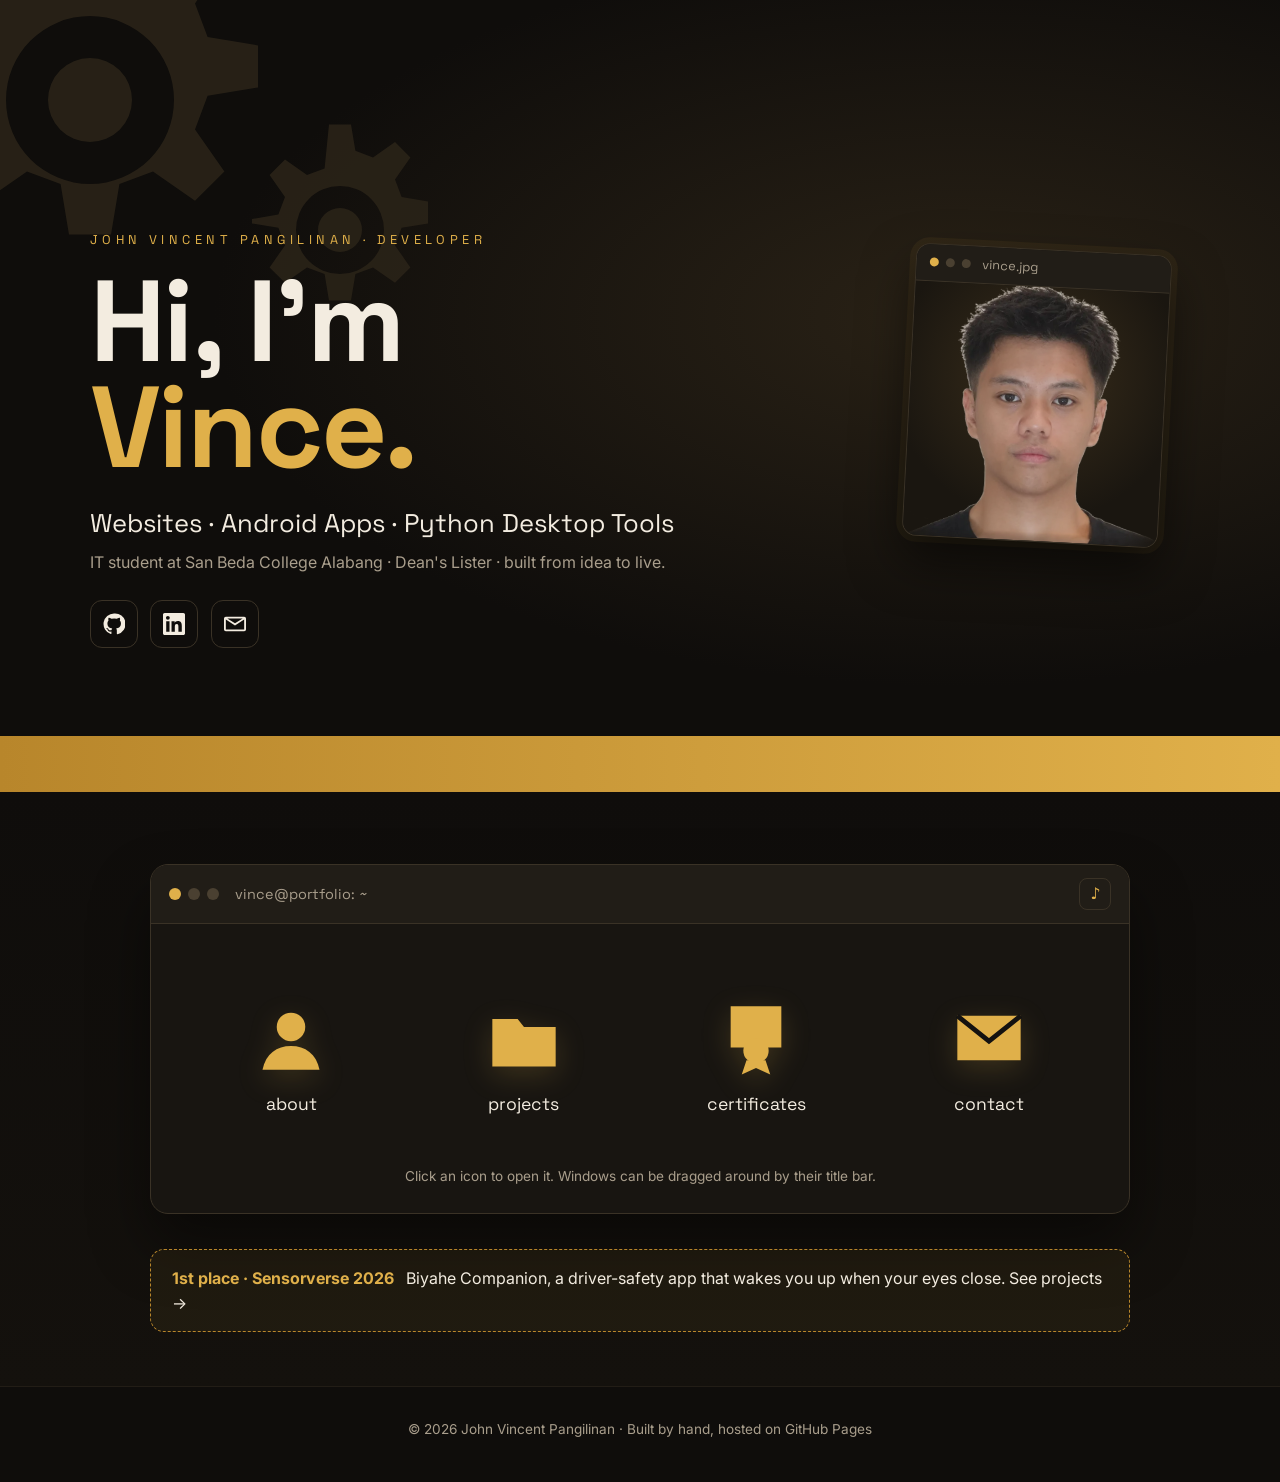
==== index.html @ 163d078a "Link preview image for LinkedIn and other sites" ====
<!DOCTYPE html>
<html lang="en">
<head>
<meta charset="utf-8">
<meta name="viewport" content="width=device-width, initial-scale=1">
<title>John Vincent Pangilinan · Developer</title>
<meta name="description" content="John Vincent Pangilinan: IT student at San Beda College Alabang building websites, Android apps and Python desktop tools. 1st place, Sensorverse 2026.">
<meta property="og:title" content="John Vincent Pangilinan · Developer">
<meta property="og:description" content="Websites, Android apps and Python desktop tools, built from idea to live.">
<meta property="og:type" content="website">
<meta property="og:url" content="https://jvpangilinan.github.io/">
<meta property="og:image" content="https://jvpangilinan.github.io/img/og.jpg">
<meta property="og:image:width" content="1200">
<meta property="og:image:height" content="627">
<meta name="twitter:card" content="summary_large_image">
<link rel="icon" href="data:image/svg+xml,%3Csvg xmlns='http://www.w3.org/2000/svg' viewBox='0 0 64 64'%3E%3Crect width='64' height='64' rx='14' fill='%23141210'/%3E%3Ctext x='32' y='43' font-family='Arial' font-weight='700' font-size='28' text-anchor='middle' fill='%23e0b04a'%3EJV%3C/text%3E%3C/svg%3E">
<link rel="preconnect" href="https://fonts.googleapis.com">
<link rel="preconnect" href="https://fonts.gstatic.com" crossorigin>
<link href="https://fonts.googleapis.com/css2?family=Space+Grotesk:wght@500;700&family=Inter:wght@400;600&display=swap" rel="stylesheet">
<link rel="stylesheet" href="style.css">
</head>
<body>

<!-- ============ HERO ============ -->
<header class="hero">
  <svg class="gear gear-a" viewBox="0 0 100 100" aria-hidden="true"><path d="M50 30a20 20 0 1 0 0 40a20 20 0 1 0 0-40zm0 10a10 10 0 1 1 0 20a10 10 0 1 1 0-20zM45 2h10l2 12 8 3 10-7 7 7-7 10 3 8 12 2v10l-12 2-3 8 7 10-7 7-10-7-8 3-2 12H45l-2-12-8-3-10 7-7-7 7-10-3-8-12-2V45l12-2 3-8-7-10 7-7 10 7 8-3z"/></svg>
  <svg class="gear gear-b" viewBox="0 0 100 100" aria-hidden="true"><path d="M50 30a20 20 0 1 0 0 40a20 20 0 1 0 0-40zm0 10a10 10 0 1 1 0 20a10 10 0 1 1 0-20zM45 2h10l2 12 8 3 10-7 7 7-7 10 3 8 12 2v10l-12 2-3 8 7 10-7 7-10-7-8 3-2 12H45l-2-12-8-3-10 7-7-7 7-10-3-8-12-2V45l12-2 3-8-7-10 7-7 10 7 8-3z"/></svg>

  <div class="hero-text">
    <p class="eyebrow">JOHN VINCENT PANGILINAN · DEVELOPER</p>
    <h1>Hi, I'm<br><span>Vince.</span></h1>
    <p class="roles">Websites · Android Apps · Python Desktop Tools</p>
    <p class="sub">IT student at San Beda College Alabang · Dean's Lister · built from idea to live.</p>
    <div class="socials">
      <a href="https://github.com/jvpangilinan" target="_blank" rel="noopener" aria-label="GitHub">
        <svg viewBox="0 0 24 24"><path d="M12 .5A11.5 11.5 0 0 0 8.4 22.9c.6.1.8-.2.8-.6v-2c-3.2.7-3.9-1.5-3.9-1.5-.5-1.3-1.3-1.7-1.3-1.7-1-.7.1-.7.1-.7 1.2.1 1.8 1.2 1.8 1.2 1 1.8 2.8 1.3 3.5 1 .1-.8.4-1.3.7-1.6-2.6-.3-5.3-1.3-5.3-5.7 0-1.3.5-2.3 1.2-3.1-.1-.3-.5-1.5.1-3.1 0 0 1-.3 3.2 1.2a11 11 0 0 1 5.8 0c2.2-1.5 3.2-1.2 3.2-1.2.6 1.6.2 2.8.1 3.1.8.8 1.2 1.9 1.2 3.1 0 4.4-2.7 5.4-5.3 5.7.4.4.8 1.1.8 2.2v3.3c0 .3.2.7.8.6A11.5 11.5 0 0 0 12 .5z"/></svg>
      </a>
      <a href="https://www.linkedin.com/in/jvpangilinan/" target="_blank" rel="noopener" aria-label="LinkedIn">
        <svg viewBox="0 0 24 24"><path d="M20.4 20.5h-3.6v-5.6c0-1.3 0-3-1.8-3s-2.1 1.4-2.1 2.9v5.7H9.3V9h3.4v1.6h.1c.5-.9 1.6-1.8 3.4-1.8 3.6 0 4.3 2.4 4.3 5.5v6.2zM5.3 7.4a2.1 2.1 0 1 1 0-4.2 2.1 2.1 0 0 1 0 4.2zM7.1 20.5H3.5V9h3.6v11.5zM22.2 0H1.8C.8 0 0 .8 0 1.7v20.6c0 .9.8 1.7 1.8 1.7h20.4c1 0 1.8-.8 1.8-1.7V1.7C24 .8 23.2 0 22.2 0z"/></svg>
      </a>
      <a href="mailto:pangilinanjohnvincent16@gmail.com" aria-label="Email">
        <svg viewBox="0 0 24 24"><path d="M2 4h20a2 2 0 0 1 2 2v12a2 2 0 0 1-2 2H2a2 2 0 0 1-2-2V6a2 2 0 0 1 2-2zm0 3.2V18h20V7.2l-10 6.3L2 7.2zM3.6 6l8.4 5.3L20.4 6H3.6z"/></svg>
      </a>
    </div>
  </div>
  <figure class="photo-win" title="psst… double-click me">
    <div class="photo-bar"><span class="dots"><i></i><i></i><i></i></span><span class="photo-name">vince.jpg</span></div>
    <img src="img/me.png" alt="Portrait of John Vincent Pangilinan">
  </figure>
  <div class="band"></div>
</header>

<!-- ============ DESKTOP ============ -->
<main class="desk">
  <section class="desk-window" aria-label="Menu">
    <div class="titlebar">
      <span class="dots"><i></i><i></i><i></i></span>
      <span class="title">vince@portfolio: ~</span>
      <button class="sound" id="sound-btn" aria-pressed="true" title="Click sounds on/off">♪</button>
    </div>
    <div class="icons">
      <button class="icon" data-open="about">
        <svg viewBox="0 0 48 48"><circle cx="24" cy="17" r="9"/><path d="M6 44c2-10 9-15 18-15s16 5 18 15z"/></svg>
        <span>about</span>
      </button>
      <button class="icon" data-open="projects">
        <svg viewBox="0 0 48 48"><path d="M4 12h16l4 5h20v25H4z"/></svg>
        <span>projects</span>
      </button>
      <button class="icon" data-open="certs">
        <svg viewBox="0 0 48 48"><path d="M8 4h32v26H8z"/><circle cx="24" cy="32" r="8"/><path d="M18 38l-3 9 9-4 9 4-3-9z"/></svg>
        <span>certificates</span>
      </button>
      <button class="icon" data-open="contact">
        <svg viewBox="0 0 48 48"><path d="M4 10h40v28H4z"/><path d="M4 10l20 16 20-16" fill="none" stroke="#141210" stroke-width="3"/></svg>
        <span>contact</span>
      </button>
    </div>
    <p class="hint">Click an icon to open it. Windows can be dragged around by their title bar.</p>
  </section>

  <a class="ribbon" href="#projects" data-open="projects">
    <b>1st place · Sensorverse 2026</b> Biyahe Companion, a driver-safety app that wakes you up when your eyes close. See projects →
  </a>
</main>

<footer class="foot">© 2026 John Vincent Pangilinan · Built by hand, hosted on GitHub Pages</footer>

<!-- ============ WINDOWS ============ -->

<div class="win" id="about" role="dialog" aria-labelledby="about-t" hidden>
  <div class="win-bar"><span id="about-t">about.txt</span><button class="x" aria-label="Close">[x]</button></div>
  <div class="win-body">
    <div class="about-top">
      <img src="img/me.png" alt="" class="avatar">
      <div>
        <h2>John Vincent Pangilinan</h2>
        <p>3rd-year Information Technology student at San Beda College Alabang, specializing in Application Development and System Design. A background in technical drafting from Don Bosco Makati taught me to plan the structure first, then build it properly.</p>
        <p>I build step by step toward a clear vision, and I check in with the people I build for, so what ships is what they actually needed.</p>
      </div>
    </div>

    <h3>Education</h3>
    <ul class="timeline">
      <li><b>San Beda College Alabang</b> · BS Information Technology <span>2024 – 2028</span>
        <em>Dean's Annual Honor Roll two years running: SY 2024–2025 (GPA 1.451) and SY 2025–2026 (GPA 1.495) · Dean's List every semester</em></li>
      <li><b>Don Bosco Technical Institute, Makati</b> · Senior High School, STEM <span>2022 – 2024</span>
        <em>With Honors · Creative Design Technology specialization</em></li>
      <li><b>Ateneo de Manila University</b> · Junior High School</li>
    </ul>

    <h3>Highlights</h3>
    <ul class="bullets">
      <li><b>1st place, Sensorverse 2026</b> with Biyahe Companion</li>
      <li><b>Verified mod creator</b> on Nexus Mods, 10,000+ downloads</li>
      <li>I care about <b>secure back-ends</b> (prepared statements, CSRF protection, role-based access) and <b>accessibility</b> (simple mode, adjustable text, guided walkthroughs)</li>
    </ul>

    <h3>Tools I use</h3>
    <p class="chips"><i>Python</i><i>Flask</i><i>Kotlin</i><i>Jetpack Compose</i><i>Java (Android)</i><i>JavaScript</i><i>HTML / CSS</i><i>PHP</i><i>MySQL</i><i>SQLite</i><i>Firebase</i><i>Git</i></p>
  </div>
</div>

<div class="win wide" id="projects" role="dialog" aria-labelledby="projects-t" hidden>
  <div class="win-bar"><span id="projects-t">projects/</span><button class="x" aria-label="Close">[x]</button></div>
  <div class="win-body">
    <div class="cards">

      <article class="card">
        <img src="img/biyahe.jpg" alt="Biyahe Companion: the phone on a dashboard shows WAKE UP">
        <div class="card-body">
          <p class="badge">1st place · Sensorverse 2026</p>
          <h3>Biyahe Companion</h3>
          <p>An Android driver-safety app. It tells you to slow down when you speed, wakes you up when your eyes close for 1.5 seconds, and texts your contacts your location after a crash. 11 phone sensors, offline-first.</p>
          <p class="chips"><i>Kotlin</i><i>Jetpack Compose</i><i>Room</i><i>Firebase</i><i>CameraX</i></p>
          <p class="links">
            <a href="https://github.com/user-attachments/assets/31376877-0a35-4421-adce-081b10d3e96d" target="_blank" rel="noopener">▶ Demo</a>
            <a href="https://github.com/jvpangilinan/BiyaheCompanion" target="_blank" rel="noopener">GitHub</a>
            <a href="https://drive.google.com/file/d/1kbhr2t2Icuaxw7Q6h6lsMrAGWLTxH84Y/view?usp=drive_link" target="_blank" rel="noopener">APK</a>
          </p>
        </div>
      </article>

      <article class="card">
        <img src="img/ultron.jpg" alt="ULTRON: offline media player with a phone remote">
        <div class="card-body">
          <p class="badge">Python · Web design · App development</p>
          <h3>ULTRON</h3>
          <p>An offline media player for Windows where your phone is the remote. It can even play a movie's sound through your earphones, in sync with the picture on the PC.</p>
          <p class="chips"><i>Python</i><i>Flask</i><i>libmpv</i><i>JavaScript</i><i>Android (Java)</i></p>
          <p class="links"><a href="https://github.com/jvpangilinan/Local-Media-Player" target="_blank" rel="noopener">GitHub</a></p>
        </div>
      </article>

      <article class="card">
        <img src="img/nmart.jpg" alt="NeighborhoodMart home page: Bulk prices, shared by neighbors">
        <div class="card-body">
          <p class="badge">Research capstone</p>
          <h3>NeighborhoodMart</h3>
          <p>Community bulk co-buying. One neighbor drives to S&amp;R or Landers, everyone else adds what they need, pays their exact share upfront and picks up at home. No group-chat math.</p>
          <p class="chips"><i>PHP</i><i>MySQL</i><i>JavaScript</i></p>
          <p class="links"><a href="https://neighborhoodmart.sbca.online/" target="_blank" rel="noopener">Live site</a></p>
        </div>
      </article>

      <article class="card">
        <img src="img/karga.jpg" alt="Karga-Ments login page">
        <div class="card-body">
          <p class="badge">Live web app</p>
          <h3>Karga-Ments</h3>
          <p>Inventory and supplier management for a hardware store: stock, sales, orders and a portal for suppliers.</p>
          <p class="chips"><i>PHP</i><i>MySQL</i><i>Firebase</i></p>
          <p class="links"><a href="https://kargamentph.sbca.online/auth/login.php" target="_blank" rel="noopener">Live site</a></p>
        </div>
      </article>

    </div>
    <p class="more">Also: a <a href="https://www.nexusmods.com/profile/Vincent6950xt/mods" target="_blank" rel="noopener">verified mod creator on Nexus Mods</a> with 10,000+ downloads. More on <a href="https://github.com/jvpangilinan" target="_blank" rel="noopener">GitHub</a>.</p>
  </div>
</div>

<div class="win wide" id="certs" role="dialog" aria-labelledby="certs-t" hidden>
  <div class="win-bar"><span id="certs-t">certificates/ (20)</span><button class="x" aria-label="Close">[x]</button></div>
  <div class="win-body">

    <h3>Academic honors</h3>
    <div class="honors">
      <a href="img/honor-2025-2026.jpg" target="_blank" rel="noopener" class="honor">
        <img src="img/honor-2025-2026.jpg" alt="Certificate of Academic Excellence, San Beda College Alabang, SY 2025–2026">
        <span><b>Certificate of Academic Excellence · SY 2025–2026</b>Dean's Annual Honor Roll (GPA 1.495) · Dean's List, 1st sem (1.565) and 2nd sem (1.424)</span>
      </a>
      <a href="img/honor-2024-2025.jpg" target="_blank" rel="noopener" class="honor">
        <img src="img/honor-2024-2025.jpg" alt="Certificate of Academic Excellence, San Beda College Alabang, SY 2024–2025">
        <span><b>Certificate of Academic Excellence · SY 2024–2025</b>Dean's Annual Honor Roll (GPA 1.451) · Dean's List, 1st sem (1.388) and 2nd sem (1.513)</span>
      </a>
    </div>

    <h3>Industry certifications</h3>
    <ul class="certs">
      <li><b>Cisco Certified Support Technician: IT Support (CCST)</b><span>Cisco · Apr 2026, valid to 2031</span></li>
      <li><b>IT Specialist: Python</b><span>Certiport (Pearson VUE) · May 2026</span></li>
      <li><b>IT Specialist: Software Development</b><span>Certiport (Pearson VUE) · Apr 2026</span></li>
      <li><b>IT Specialist: Databases</b><span>Certiport (Pearson VUE) · Mar 2026</span></li>
      <li><b>Career Essentials in GitHub Professional Certificate</b><span>GitHub · Sep 2026</span></li>
      <li><b>Career Essentials in GitHub Copilot Professional Certificate</b><span>GitHub · Sep 2026</span></li>
    </ul>

    <h3>LinkedIn Learning · 14 courses</h3>
    <div class="course-groups">
      <div><p class="group">Networking</p><ul class="bullets">
        <li>Cisco Networking Foundations: Fundamentals of Cisco Networking</li>
        <li>Cisco Networking Foundations: Switching and Routing</li>
        <li>Cisco Networking Foundations: IP Addressing</li>
        <li>Cisco Networking Foundations: Wireless Networks, Services, Security, and Virtualization</li>
      </ul></div>
      <div><p class="group">GitHub &amp; AI tools</p><ul class="bullets">
        <li>AI Pair Programming with GitHub Copilot</li>
        <li>Practical GitHub Actions</li>
        <li>Practical GitHub Code Search</li>
        <li>Practical GitHub Project Management and Collaboration</li>
      </ul></div>
      <div><p class="group">Cloud &amp; architecture</p><ul class="bullets">
        <li>AWS Certified Cloud Practitioner (CLF-C02) Cert Prep</li>
        <li>Cloud Computing: Understanding Core Concepts</li>
        <li>Cloud Quantum Computing Essentials</li>
        <li>Introduction to IT Architecture</li>
        <li>Introduction to Web APIs</li>
      </ul></div>
      <div><p class="group">Research</p><ul class="bullets">
        <li>Academic Research Foundations: Quantitative</li>
      </ul></div>
    </div>
    <p class="more"><a href="https://www.linkedin.com/in/jvpangilinan/details/certifications/" target="_blank" rel="noopener">Verify credentials on LinkedIn →</a></p>
  </div>
</div>

<div class="win" id="contact" role="dialog" aria-labelledby="contact-t" hidden>
  <div class="win-bar"><span id="contact-t">contact.txt</span><button class="x" aria-label="Close">[x]</button></div>
  <div class="win-body">
    <h2>Let's build something.</h2>
    <p>Open to <b>freelance work</b> (websites for small businesses, apps for phone or PC, automation tools) and <b>remote internships</b> or junior developer roles that fit around my studies.</p>
    <ul class="contact-list">
      <li><span>Email</span><a href="mailto:pangilinanjohnvincent16@gmail.com">pangilinanjohnvincent16@gmail.com</a></li>
      <li><span>LinkedIn</span><a href="https://www.linkedin.com/in/jvpangilinan/" target="_blank" rel="noopener">linkedin.com/in/jvpangilinan</a></li>
      <li><span>GitHub</span><a href="https://github.com/jvpangilinan" target="_blank" rel="noopener">github.com/jvpangilinan</a></li>
      <li><span>Based in</span>Bacoor, Cavite, Philippines</li>
    </ul>
  </div>
</div>

<script src="script.js"></script>
</body>
</html>
---- style.css ----
:root{
  --bg:#0f0d0b; --panel:#181511; --panel-2:#211d17; --line:#3a3226;
  --gold:#e0b04a; --gold-2:#b8862b; --ink:#f3ece0; --muted:#a99e8c;
}
*{margin:0;padding:0;box-sizing:border-box}
html{scroll-behavior:smooth}
body{background:var(--bg);color:var(--ink);font-family:Inter,system-ui,sans-serif;line-height:1.55;overflow-x:hidden}
a{color:var(--gold)}
button{font:inherit;color:inherit;background:none;border:0;cursor:pointer}

/* ---------- hero ---------- */
.hero{position:relative;min-height:min(88vh,860px);display:flex;align-items:flex-end;justify-content:space-between;gap:3rem;
  padding:6vh max(7vw,calc((100vw - 1300px) / 2)) 0;overflow:hidden;
  background:radial-gradient(ellipse at 75% 40%,#2a2216 0,transparent 55%),var(--bg)}
.gear{position:absolute;fill:#2a2318;opacity:.9}
.gear-a{width:420px;left:-120px;top:-110px;animation:spin 60s linear infinite}
.gear-b{width:220px;left:230px;top:120px;animation:spin 40s linear infinite reverse}
@keyframes spin{to{transform:rotate(360deg)}}
.hero-text{position:relative;z-index:2;padding-bottom:16vh;max-width:780px}
.eyebrow{font-family:"Space Grotesk",sans-serif;letter-spacing:.35em;font-size:.8rem;color:var(--gold);margin-bottom:1.2rem}
.hero h1{font-family:"Space Grotesk",sans-serif;font-weight:700;font-size:clamp(56px,9vw,150px);line-height:.92;letter-spacing:-.02em;margin-bottom:1.4rem}
.hero h1 span{color:var(--gold)}
.roles{font-family:"Space Grotesk",sans-serif;font-size:clamp(18px,2vw,28px);margin-bottom:.4rem}
.sub{color:var(--muted);margin-bottom:1.6rem}
.socials{display:flex;gap:.8rem}
.socials a{width:48px;height:48px;border-radius:12px;border:1px solid var(--line);display:grid;place-items:center;transition:.2s}
.socials a:hover{border-color:var(--gold);transform:translateY(-3px)}
.socials svg{width:22px;height:22px;fill:var(--ink)}
.photo-win{position:relative;z-index:2;align-self:center;margin:0 2vw 56px 0;width:clamp(200px,20vw,280px);flex-shrink:0;
  background:var(--panel);border:1px solid var(--line);border-radius:14px;overflow:hidden;
  box-shadow:0 24px 50px rgba(0,0,0,.55),0 0 0 6px rgba(224,176,74,.06);transform:rotate(3deg);transition:transform .3s}
.photo-win:hover{transform:rotate(0) translateY(-4px)}
.photo-bar{display:flex;align-items:center;gap:.7rem;padding:.5rem .8rem;background:var(--panel-2);border-bottom:1px solid var(--line);
  font-family:"Space Grotesk",monospace;font-size:.8rem;color:var(--muted)}
.photo-bar .dots i{width:9px;height:9px}
.photo-win img{display:block;width:100%;aspect-ratio:1;object-fit:cover;object-position:50% 12%;
  background:radial-gradient(circle at 50% 35%,#3a2e1b,#1a1610 70%)}
.band{position:absolute;left:0;right:0;bottom:0;height:56px;background:linear-gradient(90deg,var(--gold-2),var(--gold));z-index:3}

/* ---------- desktop ---------- */
.desk{padding:8vh 6vw 6vh;display:flex;flex-direction:column;align-items:center;gap:2.2rem;
  background:linear-gradient(var(--bg),#14110d)}
.desk-window{width:min(980px,100%);background:var(--panel);border:1px solid var(--line);border-radius:18px;overflow:hidden;box-shadow:0 30px 60px rgba(0,0,0,.45)}
.titlebar{display:flex;align-items:center;gap:1rem;padding:.8rem 1.1rem;background:var(--panel-2);border-bottom:1px solid var(--line)}
.dots{display:flex;gap:.45rem}.dots i{width:12px;height:12px;border-radius:50%;background:#4a4031}.dots i:first-child{background:var(--gold)}
.title{font-family:"Space Grotesk",monospace;color:var(--muted);font-size:.9rem;flex:1}
.sound{width:32px;height:32px;border-radius:8px;border:1px solid var(--line);color:var(--gold)}
.sound[aria-pressed="false"]{color:var(--muted);text-decoration:line-through}
.icons{display:grid;grid-template-columns:repeat(4,1fr);gap:1rem;padding:3.4rem 2rem 1.6rem}
.icon{display:flex;flex-direction:column;align-items:center;gap:.9rem;padding:1.4rem .5rem;border-radius:16px;transition:.2s}
.icon svg{width:76px;height:76px;fill:var(--gold);filter:drop-shadow(0 8px 14px rgba(224,176,74,.18));transition:.2s}
.icon span{font-family:"Space Grotesk",sans-serif;font-size:1.1rem}
.icon:hover,.icon:focus-visible{background:var(--panel-2);outline:none}
.icon:hover svg{transform:translateY(-6px) rotate(-3deg)}
.hint{text-align:center;color:var(--muted);font-size:.85rem;padding:0 1rem 1.6rem}
.ribbon{display:block;width:min(980px,100%);text-decoration:none;color:var(--ink);border:1px dashed var(--gold-2);border-radius:14px;padding:1rem 1.3rem;background:rgba(224,176,74,.06)}
.ribbon b{color:var(--gold);margin-right:.5rem}
.ribbon:hover{background:rgba(224,176,74,.12)}
.foot{text-align:center;color:var(--muted);font-size:.85rem;padding:2rem 1rem 2.6rem;border-top:1px solid #221d16}

/* ---------- windows ---------- */
.win{position:fixed;left:50%;top:50%;width:min(720px,94vw);max-height:84vh;display:flex;flex-direction:column;
  background:var(--panel);border:1px solid var(--line);border-radius:16px;box-shadow:0 30px 80px rgba(0,0,0,.65);
  transform:translate(-50%,-50%);z-index:100}
.win.wide{width:min(1060px,96vw)}
.win[hidden]{display:none}
.win.pop{animation:pop .18s ease-out}
@keyframes pop{from{opacity:0;transform:translate(-50%,-48%) scale(.96)}}
.win-bar{display:flex;align-items:center;justify-content:space-between;padding:.7rem 1rem .7rem 1.2rem;background:linear-gradient(90deg,var(--gold-2),var(--gold));color:#1a140b;
  font-family:"Space Grotesk",monospace;font-weight:700;cursor:grab;border-radius:16px 16px 0 0;user-select:none;touch-action:none}
.win-bar:active{cursor:grabbing}
.x{font-family:"Space Grotesk",monospace;font-weight:700;color:#1a140b;padding:.1rem .4rem;border-radius:6px}
.x:hover{background:rgba(0,0,0,.15)}
.win-body{overflow:auto;padding:1.6rem 1.8rem 1.8rem}
.win-body h2{font-family:"Space Grotesk",sans-serif;font-size:1.6rem;margin-bottom:.6rem}
.win-body h3{font-family:"Space Grotesk",sans-serif;color:var(--gold);font-size:1rem;letter-spacing:.08em;text-transform:uppercase;margin:1.4rem 0 .6rem}
.win-body p{margin-bottom:.7rem;color:#ddd3c3}
.about-top{display:flex;gap:1.3rem;align-items:flex-start}
.avatar{width:110px;height:110px;object-fit:cover;object-position:top;border-radius:50%;background:var(--panel-2);border:2px solid var(--gold);flex-shrink:0}
.timeline{list-style:none;display:flex;flex-direction:column;gap:.8rem}
.timeline li{border-left:3px solid var(--gold);padding-left:.9rem}
.timeline span{float:right;color:var(--muted);font-size:.85rem}
.timeline em{display:block;color:var(--muted);font-style:normal;font-size:.92rem}
.bullets{padding-left:1.1rem;display:flex;flex-direction:column;gap:.35rem;color:#ddd3c3}
.chips{display:flex;flex-wrap:wrap;gap:.4rem}
.chips i{font-style:normal;font-size:.8rem;padding:.2rem .65rem;border:1px solid var(--line);border-radius:20px;color:var(--ink)}
.cards{display:grid;grid-template-columns:repeat(2,1fr);gap:1.2rem}
.card{background:var(--panel-2);border:1px solid var(--line);border-radius:14px;overflow:hidden;display:flex;flex-direction:column}
.card img{width:100%;aspect-ratio:16/9;object-fit:cover;display:block;border-bottom:1px solid var(--line)}
.card-body{padding:1rem 1.1rem 1.2rem;display:flex;flex-direction:column;gap:.15rem;flex:1}
.card-body h3{margin:.1rem 0 .4rem;color:var(--ink);text-transform:none;letter-spacing:0;font-size:1.3rem}
.card-body p{font-size:.93rem}
.badge{font-family:"Space Grotesk",sans-serif;font-size:.75rem!important;letter-spacing:.12em;text-transform:uppercase;color:var(--gold)!important;margin:0!important}
.links{margin-top:auto!important;display:flex;gap:.6rem;flex-wrap:wrap;padding-top:.5rem}
.links a{text-decoration:none;font-weight:600;font-size:.88rem;padding:.4rem .9rem;border-radius:8px;border:1px solid var(--gold-2)}
.links a:first-child{background:var(--gold);color:#1a140b;border-color:var(--gold)}
.links a:hover{filter:brightness(1.1)}
.more{margin-top:1.2rem;color:var(--muted)!important}
.contact-list{list-style:none;margin-top:1rem;display:flex;flex-direction:column;gap:.6rem}
.contact-list li{display:flex;gap:1rem;padding:.7rem .9rem;background:var(--panel-2);border:1px solid var(--line);border-radius:10px;flex-wrap:wrap}
.contact-list span{width:80px;color:var(--gold);font-family:"Space Grotesk",sans-serif}

/* ---------- small screens ---------- */
@media (max-width:820px){
  .hero{flex-direction:column;align-items:flex-start;min-height:auto;padding-top:5vh}
  .hero-text{padding-bottom:1rem}
  .photo-win{align-self:flex-start;width:190px;margin:.5rem 0 5rem .3rem}
  .gear-b{display:none}
  .icons{grid-template-columns:repeat(2,1fr);padding-top:2rem}
  .cards{grid-template-columns:1fr}
  .win,.win.wide{left:0;top:0;width:100vw;max-height:100vh;height:100vh;border-radius:0;transform:none}
  .win.pop{animation:none}
  .win-bar{border-radius:0;cursor:default}
  .about-top{flex-direction:column}
  .timeline span{float:none;display:block}
}
@media (prefers-reduced-motion:reduce){*{animation:none!important;transition:none!important}}

/* ---------- certificates window ---------- */
.honors{display:grid;grid-template-columns:1fr 1fr;gap:1rem}
.honor{display:flex;flex-direction:column;text-decoration:none;color:var(--ink);background:var(--panel-2);border:1px solid var(--line);border-radius:12px;overflow:hidden;transition:.2s}
.honor:hover{border-color:var(--gold)}
.honor img{width:100%;aspect-ratio:4/3;object-fit:cover;display:block}
.honor span{padding:.7rem .9rem;font-size:.85rem;color:var(--muted)}
.honor b{display:block;color:var(--ink);font-size:.92rem;margin-bottom:.2rem}
.certs{list-style:none;display:grid;grid-template-columns:1fr 1fr;gap:.6rem}
.certs li{background:var(--panel-2);border:1px solid var(--line);border-left:3px solid var(--gold);border-radius:8px;padding:.6rem .8rem}
.certs b{display:block;font-size:.92rem}
.certs span{color:var(--muted);font-size:.8rem}
.course-groups{display:grid;grid-template-columns:1fr 1fr;gap:1rem 1.6rem}
.group{font-family:"Space Grotesk",sans-serif;color:var(--ink)!important;font-weight:700;margin-bottom:.3rem!important}
.course-groups .bullets{font-size:.88rem}
@media (max-width:820px){.honors,.certs,.course-groups{grid-template-columns:1fr}}

/* ---------- easter egg ---------- */
.photo-win{cursor:pointer}
.photo-win.irl img{object-fit:contain;object-position:50% 50%;padding:6px}
.photo-win.irl{animation:wobble .5s ease}
@keyframes wobble{0%{transform:rotate(3deg)}25%{transform:rotate(-6deg) scale(1.04)}50%{transform:rotate(5deg)}75%{transform:rotate(-2deg)}100%{transform:rotate(3deg)}}
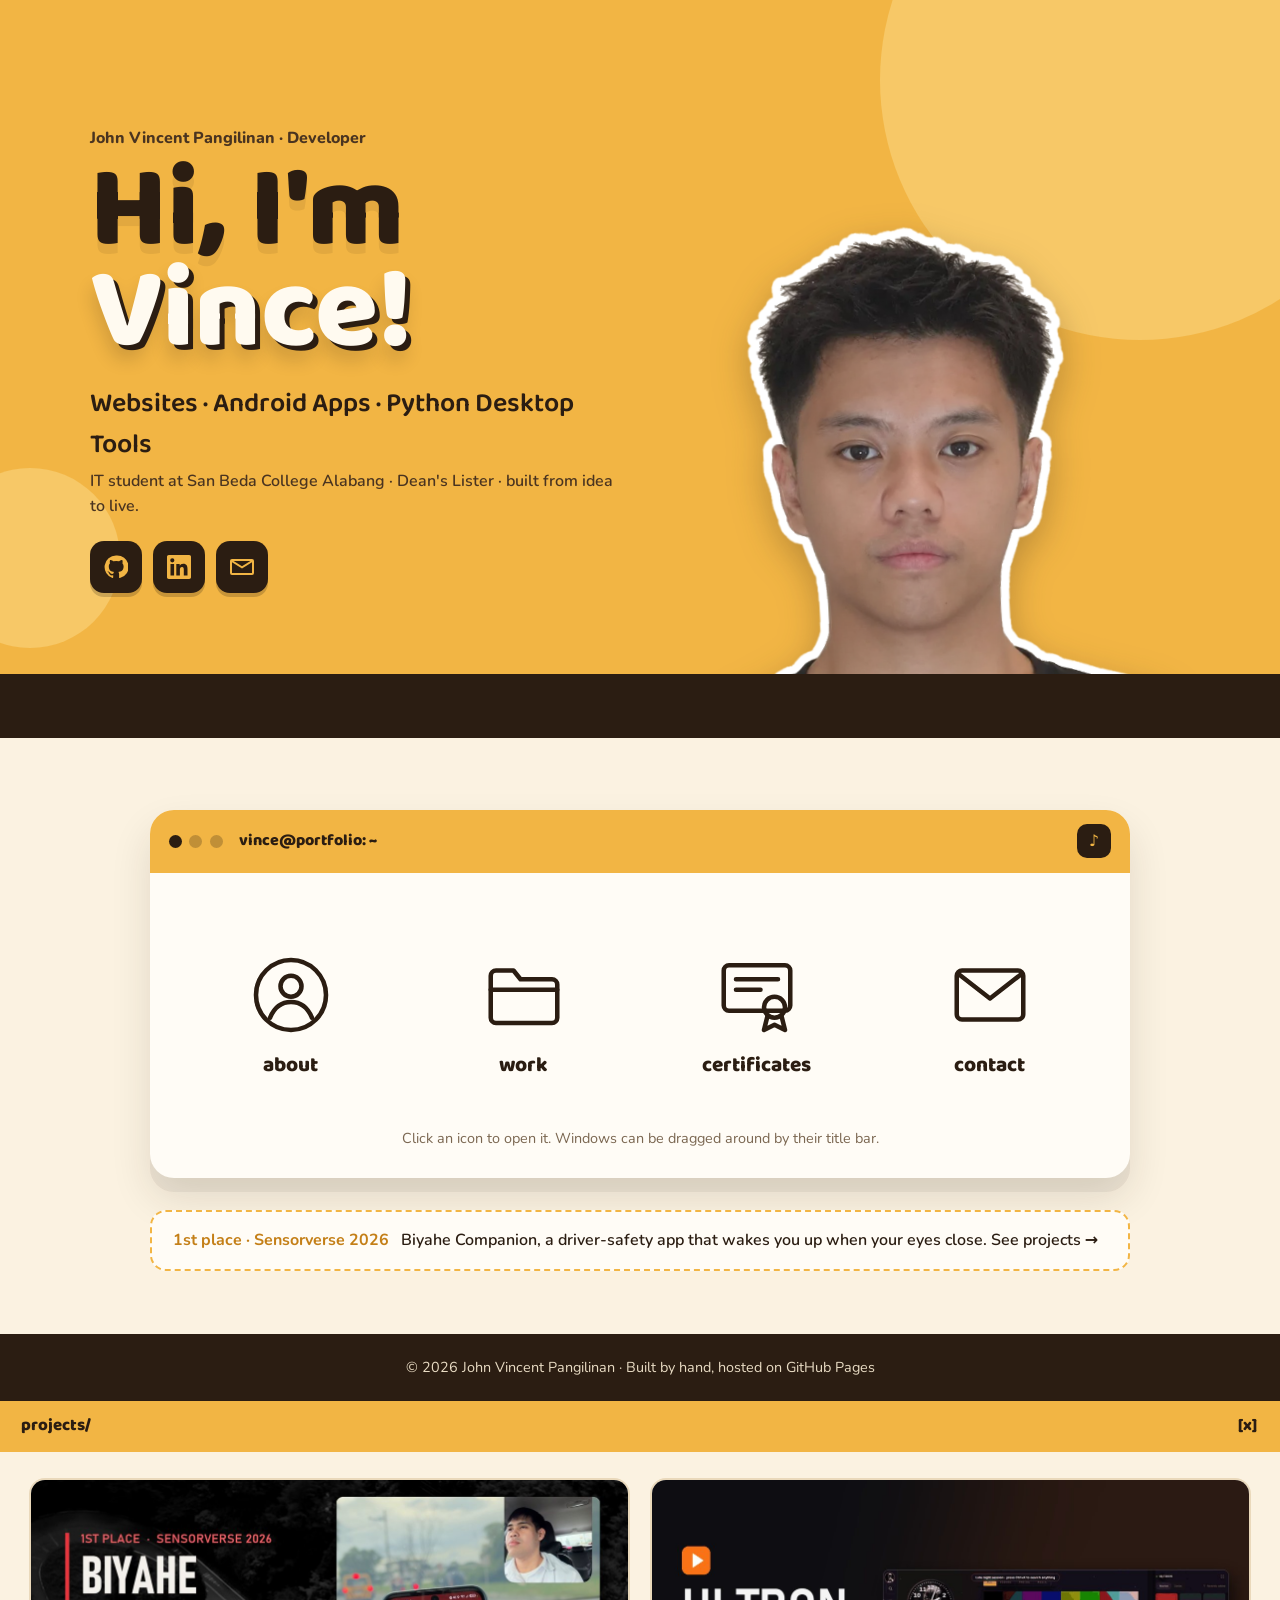
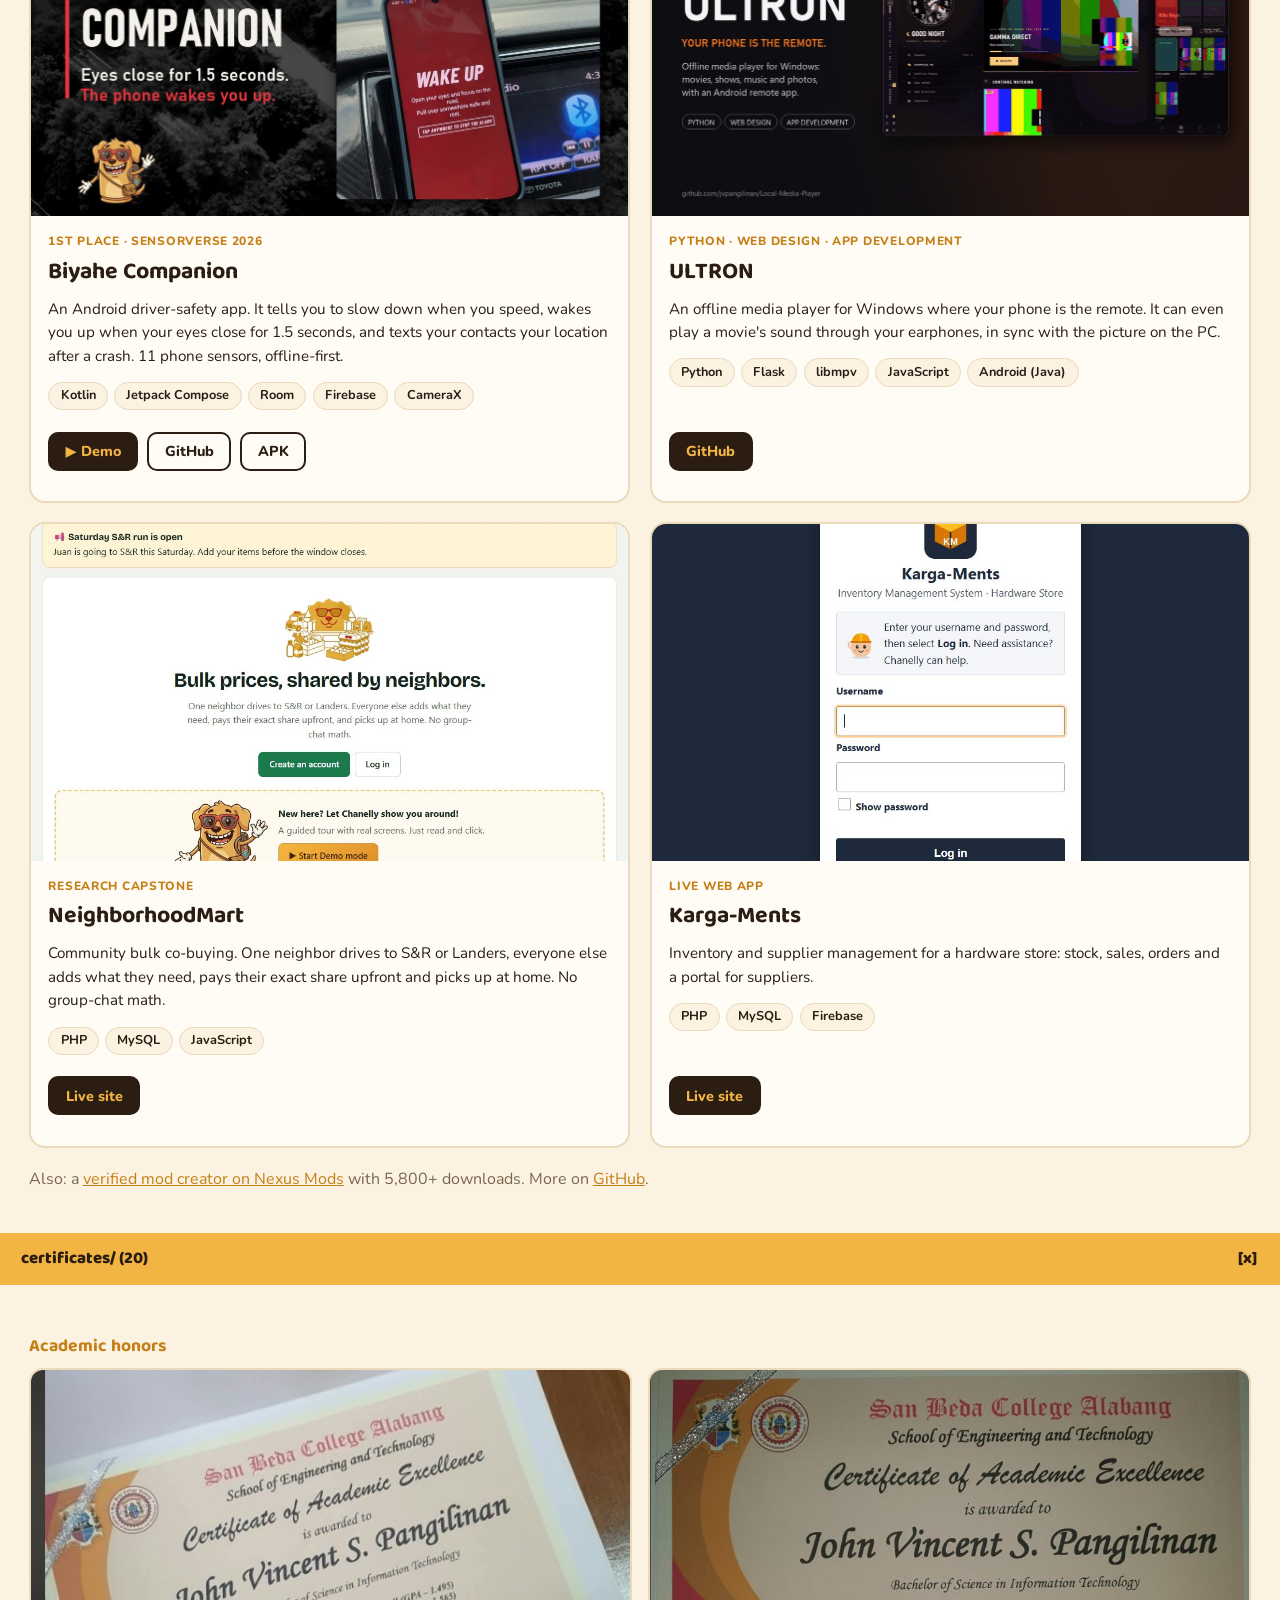
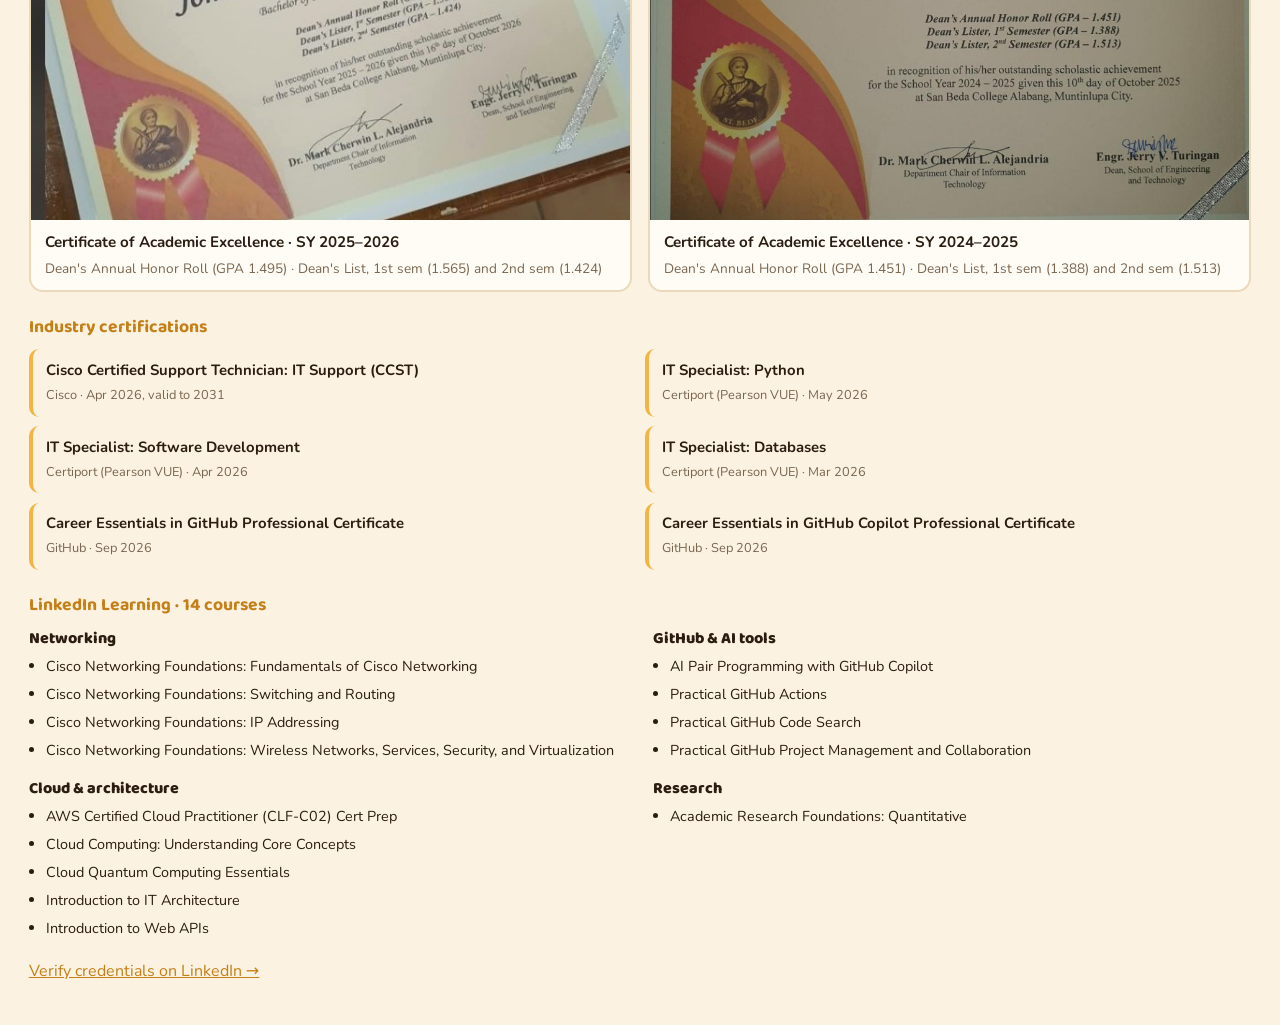
==== commit 66b4cc8b: "Redesign: bright gold theme, sticker portrait, work window with tools, project rows and game mods, b" ====
--- a/index.html
+++ b/index.html
@@ -9,26 +9,23 @@
 <meta property="og:description" content="Websites, Android apps and Python desktop tools, built from idea to live.">
 <meta property="og:type" content="website">
 <meta property="og:url" content="https://jvpangilinan.github.io/">
-<meta property="og:image" content="https://jvpangilinan.github.io/img/og.jpg">
+<meta property="og:image" content="https://jvpangilinan.github.io/img/card.jpg">
 <meta property="og:image:width" content="1200">
 <meta property="og:image:height" content="627">
 <meta name="twitter:card" content="summary_large_image">
 <link rel="icon" href="data:image/svg+xml,%3Csvg xmlns='http://www.w3.org/2000/svg' viewBox='0 0 64 64'%3E%3Crect width='64' height='64' rx='14' fill='%23141210'/%3E%3Ctext x='32' y='43' font-family='Arial' font-weight='700' font-size='28' text-anchor='middle' fill='%23e0b04a'%3EJV%3C/text%3E%3C/svg%3E">
 <link rel="preconnect" href="https://fonts.googleapis.com">
 <link rel="preconnect" href="https://fonts.gstatic.com" crossorigin>
-<link href="https://fonts.googleapis.com/css2?family=Space+Grotesk:wght@500;700&family=Inter:wght@400;600&display=swap" rel="stylesheet">
+<link href="https://fonts.googleapis.com/css2?family=Baloo+2:wght@600;800&family=Nunito:wght@400;600;700;800&display=swap" rel="stylesheet">
 <link rel="stylesheet" href="style.css">
 </head>
 <body>
 
 <!-- ============ HERO ============ -->
 <header class="hero">
-  <svg class="gear gear-a" viewBox="0 0 100 100" aria-hidden="true"><path d="M50 30a20 20 0 1 0 0 40a20 20 0 1 0 0-40zm0 10a10 10 0 1 1 0 20a10 10 0 1 1 0-20zM45 2h10l2 12 8 3 10-7 7 7-7 10 3 8 12 2v10l-12 2-3 8 7 10-7 7-10-7-8 3-2 12H45l-2-12-8-3-10 7-7-7 7-10-3-8-12-2V45l12-2 3-8-7-10 7-7 10 7 8-3z"/></svg>
-  <svg class="gear gear-b" viewBox="0 0 100 100" aria-hidden="true"><path d="M50 30a20 20 0 1 0 0 40a20 20 0 1 0 0-40zm0 10a10 10 0 1 1 0 20a10 10 0 1 1 0-20zM45 2h10l2 12 8 3 10-7 7 7-7 10 3 8 12 2v10l-12 2-3 8 7 10-7 7-10-7-8 3-2 12H45l-2-12-8-3-10 7-7-7 7-10-3-8-12-2V45l12-2 3-8-7-10 7-7 10 7 8-3z"/></svg>
-
   <div class="hero-text">
-    <p class="eyebrow">JOHN VINCENT PANGILINAN · DEVELOPER</p>
-    <h1>Hi, I'm<br><span>Vince.</span></h1>
+    <p class="eyebrow">John Vincent Pangilinan · Developer</p>
+    <h1>Hi, I'm<br><span>Vince!</span></h1>
     <p class="roles">Websites · Android Apps · Python Desktop Tools</p>
     <p class="sub">IT student at San Beda College Alabang · Dean's Lister · built from idea to live.</p>
     <div class="socials">
@@ -43,9 +40,9 @@
       </a>
     </div>
   </div>
-  <figure class="photo-win" title="psst… double-click me">
-    <div class="photo-bar"><span class="dots"><i></i><i></i><i></i></span><span class="photo-name">vince.jpg</span></div>
-    <img src="img/me.png" alt="Portrait of John Vincent Pangilinan">
+  <figure class="sticker" title="psst… double-click me">
+    <img src="img/sticker.png" alt="Portrait of John Vincent Pangilinan">
+    <span class="bubble" aria-hidden="true">me after finals week</span>
   </figure>
   <div class="band"></div>
 </header>
@@ -60,19 +57,19 @@
     </div>
     <div class="icons">
       <button class="icon" data-open="about">
-        <svg viewBox="0 0 48 48"><circle cx="24" cy="17" r="9"/><path d="M6 44c2-10 9-15 18-15s16 5 18 15z"/></svg>
+        <svg viewBox="0 0 48 48"><circle cx="24" cy="24" r="20"/><circle cx="24" cy="19" r="6"/><path d="M12 37c2.5-6 7-9 12-9s9.5 3 12 9"/></svg>
         <span>about</span>
       </button>
       <button class="icon" data-open="projects">
-        <svg viewBox="0 0 48 48"><path d="M4 12h16l4 5h20v25H4z"/></svg>
-        <span>projects</span>
+        <svg viewBox="0 0 48 48"><path d="M5 13a3 3 0 0 1 3-3h10l4 5h18a3 3 0 0 1 3 3v19a3 3 0 0 1-3 3H8a3 3 0 0 1-3-3z"/><path d="M5 21h38"/></svg>
+        <span>work</span>
       </button>
       <button class="icon" data-open="certs">
-        <svg viewBox="0 0 48 48"><path d="M8 4h32v26H8z"/><circle cx="24" cy="32" r="8"/><path d="M18 38l-3 9 9-4 9 4-3-9z"/></svg>
+        <svg viewBox="0 0 48 48"><rect x="5" y="7" width="38" height="26" rx="3"/><path d="M12 15h24M12 21h14"/><circle cx="34" cy="31" r="6"/><path d="M30 36l-2 8 6-3 6 3-2-8"/></svg>
         <span>certificates</span>
       </button>
       <button class="icon" data-open="contact">
-        <svg viewBox="0 0 48 48"><path d="M4 10h40v28H4z"/><path d="M4 10l20 16 20-16" fill="none" stroke="#141210" stroke-width="3"/></svg>
+        <svg viewBox="0 0 48 48"><rect x="5" y="10" width="38" height="28" rx="3"/><path d="M6 12l18 14 18-14"/></svg>
         <span>contact</span>
       </button>
     </div>
@@ -112,7 +109,7 @@
     <h3>Highlights</h3>
     <ul class="bullets">
       <li><b>1st place, Sensorverse 2026</b> with Biyahe Companion</li>
-      <li><b>Verified mod creator</b> on Nexus Mods, 10,000+ downloads</li>
+      <li><b>Verified mod creator</b> on Nexus Mods: 7 mods, 5,800+ downloads</li>
       <li>I care about <b>secure back-ends</b> (prepared statements, CSRF protection, role-based access) and <b>accessibility</b> (simple mode, adjustable text, guided walkthroughs)</li>
     </ul>
 
@@ -122,7 +119,86 @@
 </div>
 
 <div class="win wide" id="projects" role="dialog" aria-labelledby="projects-t" hidden>
-  <div class="win-bar"><span id="projects-t">projects/</span><button class="x" aria-label="Close">[x]</button></div>
+  <div class="win-bar"><span id="projects-t">work</span><button class="x" aria-label="Close">[x]</button></div>
+  <div class="win-body">
+
+    <div class="two-col">
+      <div>
+        <h2 class="sec">Tools</h2>
+        <p class="tags"><i>VS Code</i><i>Android Studio</i><i>IntelliJ IDEA</i><i>Git</i><i>GitHub</i><i>Firebase Console</i><i>Hostinger</i><i>DaVinci Resolve</i><i>Claude Code</i></p>
+      </div>
+      <div>
+        <h2 class="sec">Development</h2>
+        <p class="tags"><i>Python</i><i>Flask</i><i>Kotlin</i><i>Jetpack Compose</i><i>Java</i><i>JavaScript</i><i>HTML / CSS</i><i>PHP</i><i>MySQL</i><i>SQLite</i><i>Firestore</i></p>
+      </div>
+    </div>
+
+    <hr>
+    <h2 class="sec">Coding projects</h2>
+
+    <article class="proj">
+      <div class="proj-media"><img src="img/biyahe.jpg" alt="Biyahe Companion: the phone on a dashboard shows WAKE UP">
+        <a class="btn" href="https://github.com/user-attachments/assets/31376877-0a35-4421-adce-081b10d3e96d" target="_blank" rel="noopener">&#9654; Watch the demo</a></div>
+      <div class="proj-text">
+        <p class="badge">1st place · Sensorverse 2026</p>
+        <h3>Biyahe Companion</h3>
+        <p>An Android driver-safety app. It tells you to slow down when you speed, wakes you up when your eyes close for 1.5 seconds, and texts your contacts your location after a crash.</p>
+        <p>Uses 11 phone sensors and works offline first, with Room (SQLite) on the phone and Firebase in the cloud. Kotlin and Jetpack Compose.</p>
+        <p class="links"><a href="https://github.com/jvpangilinan/BiyaheCompanion" target="_blank" rel="noopener">GitHub</a><a href="https://drive.google.com/file/d/1kbhr2t2Icuaxw7Q6h6lsMrAGWLTxH84Y/view?usp=drive_link" target="_blank" rel="noopener">Download APK</a></p>
+      </div>
+    </article>
+
+    <article class="proj">
+      <div class="proj-media"><img src="img/ultron.jpg" alt="ULTRON: offline media player with a phone remote">
+        <a class="btn" href="https://github.com/jvpangilinan/Local-Media-Player" target="_blank" rel="noopener">Check it out on GitHub!</a></div>
+      <div class="proj-text">
+        <p class="badge">Python · Web design · App development</p>
+        <h3>ULTRON</h3>
+        <p>An offline media player for Windows where your phone is the remote. It can even play a movie's sound through your earphones, in sync with the picture on the PC.</p>
+        <p>A Flask and SQLite backend with libmpv playback, a web interface I designed, and a native Android companion app.</p>
+      </div>
+    </article>
+
+    <article class="proj">
+      <div class="proj-media"><img src="img/nmart.jpg" alt="NeighborhoodMart home page: Bulk prices, shared by neighbors">
+        <a class="btn" href="https://neighborhoodmart.sbca.online/" target="_blank" rel="noopener">Visit the live site!</a></div>
+      <div class="proj-text">
+        <p class="badge">Research capstone</p>
+        <h3>NeighborhoodMart</h3>
+        <p>Community bulk co-buying. One neighbor drives to S&amp;R or Landers, everyone else adds what they need, pays their exact share upfront, and picks up at home. No group-chat math.</p>
+        <p>PHP and MySQL, with a guided demo mode for first-time users.</p>
+      </div>
+    </article>
+
+    <article class="proj">
+      <div class="proj-media"><img src="img/karga.jpg" alt="Karga-Ments login page">
+        <a class="btn" href="https://kargamentph.sbca.online/auth/login.php" target="_blank" rel="noopener">Visit the live site!</a></div>
+      <div class="proj-text">
+        <p class="badge">Live web app</p>
+        <h3>Karga-Ments</h3>
+        <p>Inventory and supplier management for a hardware store: stock, sales, orders and a portal for suppliers.</p>
+        <p>PHP and MySQL, with role-based access and a Firebase-backed version.</p>
+      </div>
+    </article>
+
+    <p class="note">Explore my <a href="https://github.com/jvpangilinan" target="_blank" rel="noopener">GitHub</a> for more of what I've been building :]</p>
+    <hr>
+
+    <h2 class="sec">Game mods</h2>
+    <p class="mods-intro">I'm a verified mod creator on Nexus Mods: <b>7 mods</b> for Cyberpunk 2077 and Red Dead Redemption 2, with <b>5,800+ downloads</b>.</p>
+    <div class="mods">
+      <a class="mod cp" href="https://www.nexusmods.com/profile/Vincent6950xt/mods" target="_blank" rel="noopener"><span class="game">Cyberpunk 2077</span><b>Simple Startup Intro Skip</b><span class="stats">3.9k downloads · 82 endorsements</span></a>
+      <a class="mod cp" href="https://www.nexusmods.com/profile/Vincent6950xt/mods" target="_blank" rel="noopener"><span class="game">Cyberpunk 2077 · Audio</span><b>Live Radio Station: Los Angeles</b><span class="stats">671 downloads · 13 endorsements</span></a>
+      <a class="mod rd" href="https://www.nexusmods.com/profile/Vincent6950xt/mods" target="_blank" rel="noopener"><span class="game">Red Dead Redemption 2</span><b>D.O.A.: Dead On Arrival</b><span class="stats">503 downloads · 30 comments</span></a>
+      <a class="mod cp" href="https://www.nexusmods.com/profile/Vincent6950xt/mods" target="_blank" rel="noopener"><span class="game">Cyberpunk 2077</span><b>Live Leak 2077 × Ragdoll Overhaul</b><span class="stats">306 downloads · 19 comments</span></a>
+      <a class="mod rd" href="https://www.nexusmods.com/profile/Vincent6950xt/mods" target="_blank" rel="noopener"><span class="game">Red Dead Redemption 2</span><b>T.O.E.M.: The Only Euphoria Mod</b><span class="stats">259 downloads · 14 comments</span></a>
+      <a class="mod rd" href="https://www.nexusmods.com/profile/Vincent6950xt/mods" target="_blank" rel="noopener"><span class="game">Red Dead Redemption 2</span><b>Vincent Euphoria: LLRO × WERO Remix</b><span class="stats">172 downloads · 8 comments</span></a>
+      <a class="mod rd" href="https://www.nexusmods.com/profile/Vincent6950xt/mods" target="_blank" rel="noopener"><span class="game">Red Dead Redemption 2</span><b>Vincent Euphoria: Antagonist × LLRO</b><span class="stats">84 downloads · 2 comments</span></a>
+    </div>
+  </div>
+</div>
+
+<div class="win-bar"><span id="projects-t">projects/</span><button class="x" aria-label="Close">[x]</button></div>
   <div class="win-body">
     <div class="cards">
 
@@ -175,12 +251,79 @@
       </article>
 
     </div>
-    <p class="more">Also: a <a href="https://www.nexusmods.com/profile/Vincent6950xt/mods" target="_blank" rel="noopener">verified mod creator on Nexus Mods</a> with 10,000+ downloads. More on <a href="https://github.com/jvpangilinan" target="_blank" rel="noopener">GitHub</a>.</p>
+    <p class="more">Also: a <a href="https://www.nexusmods.com/profile/Vincent6950xt/mods" target="_blank" rel="noopener">verified mod creator on Nexus Mods</a> with 5,800+ downloads. More on <a href="https://github.com/jvpangilinan" target="_blank" rel="noopener">GitHub</a>.</p>
   </div>
 </div>
 
 <div class="win wide" id="certs" role="dialog" aria-labelledby="certs-t" hidden>
-  <div class="win-bar"><span id="certs-t">certificates/ (20)</span><button class="x" aria-label="Close">[x]</button></div>
+  <div class="win-bar"><span id="certs-t">certificates (20)</span><button class="x" aria-label="Close">[x]</button></div>
+  <div class="win-body">
+
+    <h2 class="sec">Academic honors</h2>
+    <div class="honors">
+      <a href="img/honor-2025-2026.jpg" target="_blank" rel="noopener" class="honor">
+        <img src="img/honor-2025-2026.jpg" alt="Certificate of Academic Excellence, San Beda College Alabang, SY 2025–2026">
+        <span><b>Certificate of Academic Excellence · SY 2025–2026</b>Dean's Annual Honor Roll (GPA 1.495) · Dean's List, 1st sem (1.565) and 2nd sem (1.424)</span>
+      </a>
+      <a href="img/honor-2024-2025.jpg" target="_blank" rel="noopener" class="honor">
+        <img src="img/honor-2024-2025.jpg" alt="Certificate of Academic Excellence, San Beda College Alabang, SY 2024–2025">
+        <span><b>Certificate of Academic Excellence · SY 2024–2025</b>Dean's Annual Honor Roll (GPA 1.451) · Dean's List, 1st sem (1.388) and 2nd sem (1.513)</span>
+      </a>
+    </div>
+    <hr>
+
+    <h2 class="sec">Cisco</h2>
+    <div class="badges">
+      <div class="bdg cisco"><div class="seal"><small>Cisco Certified</small><b>CCST</b><small>IT Support</small></div><span>Apr 2026 · valid to 2031</span></div>
+    </div>
+    <hr>
+
+    <h2 class="sec">Certiport · Pearson VUE</h2>
+    <div class="badges">
+      <div class="bdg cert"><div class="seal"><small>IT Specialist</small><b>Python</b><em>Certiport</em></div><span>May 2026</span></div>
+      <div class="bdg cert"><div class="seal"><small>IT Specialist</small><b>Software Development</b><em>Certiport</em></div><span>Apr 2026</span></div>
+      <div class="bdg cert"><div class="seal"><small>IT Specialist</small><b>Databases</b><em>Certiport</em></div><span>Mar 2026</span></div>
+    </div>
+    <hr>
+
+    <h2 class="sec">GitHub</h2>
+    <div class="badges">
+      <div class="bdg gh"><div class="seal"><svg viewBox="0 0 24 24" aria-hidden="true"><path d="M12 .5A11.5 11.5 0 0 0 8.4 22.9c.6.1.8-.2.8-.6v-2c-3.2.7-3.9-1.5-3.9-1.5-.5-1.3-1.3-1.7-1.3-1.7-1-.7.1-.7.1-.7 1.2.1 1.8 1.2 1.8 1.2 1 1.8 2.8 1.3 3.5 1 .1-.8.4-1.3.7-1.6-2.6-.3-5.3-1.3-5.3-5.7 0-1.3.5-2.3 1.2-3.1-.1-.3-.5-1.5.1-3.1 0 0 1-.3 3.2 1.2a11 11 0 0 1 5.8 0c2.2-1.5 3.2-1.2 3.2-1.2.6 1.6.2 2.8.1 3.1.8.8 1.2 1.9 1.2 3.1 0 4.4-2.7 5.4-5.3 5.7.4.4.8 1.1.8 2.2v3.3c0 .3.2.7.8.6A11.5 11.5 0 0 0 12 .5z"/></svg><b>Career Essentials in GitHub</b></div><span>Professional Certificate · Sep 2026</span></div>
+      <div class="bdg gh"><div class="seal"><svg viewBox="0 0 24 24" aria-hidden="true"><path d="M12 .5A11.5 11.5 0 0 0 8.4 22.9c.6.1.8-.2.8-.6v-2c-3.2.7-3.9-1.5-3.9-1.5-.5-1.3-1.3-1.7-1.3-1.7-1-.7.1-.7.1-.7 1.2.1 1.8 1.2 1.8 1.2 1 1.8 2.8 1.3 3.5 1 .1-.8.4-1.3.7-1.6-2.6-.3-5.3-1.3-5.3-5.7 0-1.3.5-2.3 1.2-3.1-.1-.3-.5-1.5.1-3.1 0 0 1-.3 3.2 1.2a11 11 0 0 1 5.8 0c2.2-1.5 3.2-1.2 3.2-1.2.6 1.6.2 2.8.1 3.1.8.8 1.2 1.9 1.2 3.1 0 4.4-2.7 5.4-5.3 5.7.4.4.8 1.1.8 2.2v3.3c0 .3.2.7.8.6A11.5 11.5 0 0 0 12 .5z"/></svg><b>GitHub Copilot</b></div><span>Professional Certificate · Sep 2026</span></div>
+    </div>
+    <hr>
+
+    <h2 class="sec">LinkedIn Learning · 14 courses</h2>
+    <div class="course-groups">
+      <div><p class="group">Networking</p><ul class="bullets">
+        <li>Cisco Networking Foundations: Fundamentals of Cisco Networking</li>
+        <li>Cisco Networking Foundations: Switching and Routing</li>
+        <li>Cisco Networking Foundations: IP Addressing</li>
+        <li>Cisco Networking Foundations: Wireless Networks, Services, Security, and Virtualization</li>
+      </ul></div>
+      <div><p class="group">GitHub &amp; AI tools</p><ul class="bullets">
+        <li>AI Pair Programming with GitHub Copilot</li>
+        <li>Practical GitHub Actions</li>
+        <li>Practical GitHub Code Search</li>
+        <li>Practical GitHub Project Management and Collaboration</li>
+      </ul></div>
+      <div><p class="group">Cloud &amp; architecture</p><ul class="bullets">
+        <li>AWS Certified Cloud Practitioner (CLF-C02) Cert Prep</li>
+        <li>Cloud Computing: Understanding Core Concepts</li>
+        <li>Cloud Quantum Computing Essentials</li>
+        <li>Introduction to IT Architecture</li>
+        <li>Introduction to Web APIs</li>
+      </ul></div>
+      <div><p class="group">Research</p><ul class="bullets">
+        <li>Academic Research Foundations: Quantitative</li>
+      </ul></div>
+    </div>
+    <hr>
+    <p class="note">More to come. Verify every credential on <a href="https://www.linkedin.com/in/jvpangilinan/details/certifications/" target="_blank" rel="noopener">LinkedIn</a>!</p>
+  </div>
+</div>
+
+<div class="win-bar"><span id="certs-t">certificates/ (20)</span><button class="x" aria-label="Close">[x]</button></div>
   <div class="win-body">
 
     <h3>Academic honors</h3>
--- a/style.css
+++ b/style.css
@@ -1,139 +1,179 @@
 :root{
-  --bg:#0f0d0b; --panel:#181511; --panel-2:#211d17; --line:#3a3226;
-  --gold:#e0b04a; --gold-2:#b8862b; --ink:#f3ece0; --muted:#a99e8c;
+  --sun:#f2b544; --sun-2:#f7c867; --brown:#2b1d12; --brown-2:#4a3420;
+  --cream:#fbf2e1; --card:#fffcf6; --line:#ead9bb; --ink:#2b1d12; --muted:#7a6650; --amber:#c47f17;
 }
 *{margin:0;padding:0;box-sizing:border-box}
 html{scroll-behavior:smooth}
-body{background:var(--bg);color:var(--ink);font-family:Inter,system-ui,sans-serif;line-height:1.55;overflow-x:hidden}
-a{color:var(--gold)}
+body{background:var(--cream);color:var(--ink);font-family:Nunito,system-ui,sans-serif;line-height:1.55;overflow-x:hidden}
+a{color:var(--amber)}
 button{font:inherit;color:inherit;background:none;border:0;cursor:pointer}
+h1,h2,h3{font-family:"Baloo 2",Nunito,sans-serif}
 
 /* ---------- hero ---------- */
-.hero{position:relative;min-height:min(88vh,860px);display:flex;align-items:flex-end;justify-content:space-between;gap:3rem;
-  padding:6vh max(7vw,calc((100vw - 1300px) / 2)) 0;overflow:hidden;
-  background:radial-gradient(ellipse at 75% 40%,#2a2216 0,transparent 55%),var(--bg)}
-.gear{position:absolute;fill:#2a2318;opacity:.9}
-.gear-a{width:420px;left:-120px;top:-110px;animation:spin 60s linear infinite}
-.gear-b{width:220px;left:230px;top:120px;animation:spin 40s linear infinite reverse}
-@keyframes spin{to{transform:rotate(360deg)}}
-.hero-text{position:relative;z-index:2;padding-bottom:16vh;max-width:780px}
-.eyebrow{font-family:"Space Grotesk",sans-serif;letter-spacing:.35em;font-size:.8rem;color:var(--gold);margin-bottom:1.2rem}
-.hero h1{font-family:"Space Grotesk",sans-serif;font-weight:700;font-size:clamp(56px,9vw,150px);line-height:.92;letter-spacing:-.02em;margin-bottom:1.4rem}
-.hero h1 span{color:var(--gold)}
-.roles{font-family:"Space Grotesk",sans-serif;font-size:clamp(18px,2vw,28px);margin-bottom:.4rem}
-.sub{color:var(--muted);margin-bottom:1.6rem}
-.socials{display:flex;gap:.8rem}
-.socials a{width:48px;height:48px;border-radius:12px;border:1px solid var(--line);display:grid;place-items:center;transition:.2s}
-.socials a:hover{border-color:var(--gold);transform:translateY(-3px)}
-.socials svg{width:22px;height:22px;fill:var(--ink)}
-.photo-win{position:relative;z-index:2;align-self:center;margin:0 2vw 56px 0;width:clamp(200px,20vw,280px);flex-shrink:0;
-  background:var(--panel);border:1px solid var(--line);border-radius:14px;overflow:hidden;
-  box-shadow:0 24px 50px rgba(0,0,0,.55),0 0 0 6px rgba(224,176,74,.06);transform:rotate(3deg);transition:transform .3s}
-.photo-win:hover{transform:rotate(0) translateY(-4px)}
-.photo-bar{display:flex;align-items:center;gap:.7rem;padding:.5rem .8rem;background:var(--panel-2);border-bottom:1px solid var(--line);
-  font-family:"Space Grotesk",monospace;font-size:.8rem;color:var(--muted)}
-.photo-bar .dots i{width:9px;height:9px}
-.photo-win img{display:block;width:100%;aspect-ratio:1;object-fit:cover;object-position:50% 12%;
-  background:radial-gradient(circle at 50% 35%,#3a2e1b,#1a1610 70%)}
-.band{position:absolute;left:0;right:0;bottom:0;height:56px;background:linear-gradient(90deg,var(--gold-2),var(--gold));z-index:3}
+.hero{position:relative;display:flex;align-items:flex-end;justify-content:space-between;gap:2rem;
+  min-height:min(82vh,780px);padding:7vh max(7vw,calc((100vw - 1300px) / 2)) 0;background:var(--sun);overflow:hidden}
+.hero::before,.hero::after{content:"";position:absolute;border-radius:50%;background:var(--sun-2)}
+.hero::before{width:520px;height:520px;right:-120px;top:-180px}
+.hero::after{width:180px;height:180px;left:-60px;bottom:90px}
+.hero-text{position:relative;z-index:2;padding-bottom:calc(64px + 9vh);max-width:720px}
+.eyebrow{font-weight:800;font-size:1rem;color:var(--brown-2);margin-bottom:.6rem}
+.hero h1{font-weight:800;font-size:clamp(60px,9vw,150px);line-height:.88;color:var(--brown);margin-bottom:1.2rem;
+  text-shadow:0 10px 0 rgba(43,29,18,.08)}
+.hero h1 span{color:#fffaf0;-webkit-text-stroke:0;text-shadow:5px 5px 0 var(--brown),0 14px 18px rgba(43,29,18,.18)}
+.roles{font-family:"Baloo 2",sans-serif;font-weight:600;font-size:clamp(20px,2.1vw,30px);color:var(--brown);margin-bottom:.2rem}
+.sub{color:var(--brown-2);font-weight:600;margin-bottom:1.4rem}
+.socials{display:flex;gap:.7rem}
+.socials a{width:52px;height:52px;border-radius:14px;background:var(--brown);display:grid;place-items:center;transition:.2s;box-shadow:0 4px 0 rgba(0,0,0,.18)}
+.socials a:hover{transform:translateY(-3px)}
+.socials svg{width:24px;height:24px;fill:var(--sun)}
+.sticker{position:relative;z-index:2;align-self:flex-end;margin:0 0 18px;cursor:pointer;transition:transform .25s}
+.sticker img{display:block;height:clamp(300px,60vh,560px);width:auto;transform:rotate(-3deg);transform-origin:bottom center;
+  filter:drop-shadow(0 12px 18px rgba(43,29,18,.28))}
+.sticker:hover{transform:translateY(-6px)}
+.bubble{position:absolute;left:-30px;top:12%;background:var(--card);color:var(--brown);font-family:"Baloo 2",sans-serif;font-weight:800;
+  padding:.5rem 1rem;border-radius:16px;box-shadow:0 6px 0 rgba(43,29,18,.15);opacity:0;transform:scale(.6);transition:.2s;pointer-events:none;white-space:nowrap}
+.bubble::after{content:"";position:absolute;right:-10px;bottom:10px;border:10px solid transparent;border-left-color:var(--card)}
+.band{position:absolute;left:0;right:0;bottom:0;height:64px;background:var(--brown);z-index:3}
 
 /* ---------- desktop ---------- */
-.desk{padding:8vh 6vw 6vh;display:flex;flex-direction:column;align-items:center;gap:2.2rem;
-  background:linear-gradient(var(--bg),#14110d)}
-.desk-window{width:min(980px,100%);background:var(--panel);border:1px solid var(--line);border-radius:18px;overflow:hidden;box-shadow:0 30px 60px rgba(0,0,0,.45)}
-.titlebar{display:flex;align-items:center;gap:1rem;padding:.8rem 1.1rem;background:var(--panel-2);border-bottom:1px solid var(--line)}
-.dots{display:flex;gap:.45rem}.dots i{width:12px;height:12px;border-radius:50%;background:#4a4031}.dots i:first-child{background:var(--gold)}
-.title{font-family:"Space Grotesk",monospace;color:var(--muted);font-size:.9rem;flex:1}
-.sound{width:32px;height:32px;border-radius:8px;border:1px solid var(--line);color:var(--gold)}
-.sound[aria-pressed="false"]{color:var(--muted);text-decoration:line-through}
-.icons{display:grid;grid-template-columns:repeat(4,1fr);gap:1rem;padding:3.4rem 2rem 1.6rem}
-.icon{display:flex;flex-direction:column;align-items:center;gap:.9rem;padding:1.4rem .5rem;border-radius:16px;transition:.2s}
-.icon svg{width:76px;height:76px;fill:var(--gold);filter:drop-shadow(0 8px 14px rgba(224,176,74,.18));transition:.2s}
-.icon span{font-family:"Space Grotesk",sans-serif;font-size:1.1rem}
-.icon:hover,.icon:focus-visible{background:var(--panel-2);outline:none}
-.icon:hover svg{transform:translateY(-6px) rotate(-3deg)}
-.hint{text-align:center;color:var(--muted);font-size:.85rem;padding:0 1rem 1.6rem}
-.ribbon{display:block;width:min(980px,100%);text-decoration:none;color:var(--ink);border:1px dashed var(--gold-2);border-radius:14px;padding:1rem 1.3rem;background:rgba(224,176,74,.06)}
-.ribbon b{color:var(--gold);margin-right:.5rem}
-.ribbon:hover{background:rgba(224,176,74,.12)}
-.foot{text-align:center;color:var(--muted);font-size:.85rem;padding:2rem 1rem 2.6rem;border-top:1px solid #221d16}
+.desk{padding:8vh 6vw 7vh;display:flex;flex-direction:column;align-items:center;gap:2rem}
+.desk-window{width:min(980px,100%);background:var(--card);border-radius:24px;overflow:hidden;box-shadow:0 14px 0 rgba(43,29,18,.06),0 20px 40px rgba(43,29,18,.12)}
+.titlebar{display:flex;align-items:center;gap:1rem;padding:.9rem 1.2rem;background:var(--sun)}
+.dots{display:flex;gap:.45rem}.dots i{width:13px;height:13px;border-radius:50%;background:rgba(43,29,18,.25)}.dots i:first-child{background:var(--brown)}
+.title{font-family:"Baloo 2",sans-serif;font-weight:800;color:var(--brown);flex:1}
+.sound{width:34px;height:34px;border-radius:10px;background:var(--brown);color:var(--sun);font-weight:800}
+.sound[aria-pressed="false"]{opacity:.45;text-decoration:line-through}
+.icons{display:grid;grid-template-columns:repeat(4,1fr);gap:1rem;padding:3.6rem 2rem 1.4rem}
+.icon{display:flex;flex-direction:column;align-items:center;gap:.8rem;padding:1.4rem .5rem;border-radius:18px;transition:.2s}
+.icon svg{width:84px;height:84px;fill:none;stroke:var(--brown);stroke-width:2.6;stroke-linecap:round;stroke-linejoin:round;transition:.2s}
+.icon span{font-family:"Baloo 2",sans-serif;font-weight:800;font-size:1.3rem;color:var(--brown)}
+.icon:hover,.icon:focus-visible{background:var(--cream);outline:none}
+.icon:hover svg{transform:translateY(-6px) rotate(-4deg);stroke:var(--amber)}
+.hint{text-align:center;color:var(--muted);font-size:.9rem;padding:0 1rem 1.8rem}
+.ribbon{display:block;width:min(980px,100%);text-decoration:none;color:var(--ink);background:var(--card);border:2px dashed var(--sun);border-radius:16px;padding:1rem 1.3rem;font-weight:600}
+.ribbon b{color:var(--amber);margin-right:.5rem}
+.ribbon:hover{background:#fff6e2}
+.foot{text-align:center;color:#e9dcc4;background:var(--brown);font-size:.9rem;padding:1.4rem 1rem}
 
 /* ---------- windows ---------- */
 .win{position:fixed;left:50%;top:50%;width:min(720px,94vw);max-height:84vh;display:flex;flex-direction:column;
-  background:var(--panel);border:1px solid var(--line);border-radius:16px;box-shadow:0 30px 80px rgba(0,0,0,.65);
-  transform:translate(-50%,-50%);z-index:100}
+  background:var(--card);border-radius:20px;box-shadow:0 30px 80px rgba(43,29,18,.35);transform:translate(-50%,-50%);z-index:100;overflow:hidden}
 .win.wide{width:min(1060px,96vw)}
 .win[hidden]{display:none}
 .win.pop{animation:pop .18s ease-out}
 @keyframes pop{from{opacity:0;transform:translate(-50%,-48%) scale(.96)}}
-.win-bar{display:flex;align-items:center;justify-content:space-between;padding:.7rem 1rem .7rem 1.2rem;background:linear-gradient(90deg,var(--gold-2),var(--gold));color:#1a140b;
-  font-family:"Space Grotesk",monospace;font-weight:700;cursor:grab;border-radius:16px 16px 0 0;user-select:none;touch-action:none}
+.win-bar{display:flex;align-items:center;justify-content:space-between;padding:.75rem 1rem .75rem 1.3rem;background:var(--sun);color:var(--brown);
+  font-family:"Baloo 2",sans-serif;font-weight:800;font-size:1.05rem;cursor:grab;user-select:none;touch-action:none}
 .win-bar:active{cursor:grabbing}
-.x{font-family:"Space Grotesk",monospace;font-weight:700;color:#1a140b;padding:.1rem .4rem;border-radius:6px}
-.x:hover{background:rgba(0,0,0,.15)}
-.win-body{overflow:auto;padding:1.6rem 1.8rem 1.8rem}
-.win-body h2{font-family:"Space Grotesk",sans-serif;font-size:1.6rem;margin-bottom:.6rem}
-.win-body h3{font-family:"Space Grotesk",sans-serif;color:var(--gold);font-size:1rem;letter-spacing:.08em;text-transform:uppercase;margin:1.4rem 0 .6rem}
-.win-body p{margin-bottom:.7rem;color:#ddd3c3}
+.x{font-family:"Baloo 2",sans-serif;font-weight:800;color:var(--brown);padding:.05rem .45rem;border-radius:8px}
+.x:hover{background:rgba(43,29,18,.12)}
+.win-body{overflow:auto;padding:1.6rem 1.8rem 1.9rem}
+.win-body h2{font-size:1.8rem;line-height:1.1;margin-bottom:.5rem}
+.win-body h3{color:var(--amber);font-size:1.1rem;margin:1.4rem 0 .5rem}
+.win-body p{margin-bottom:.7rem}
 .about-top{display:flex;gap:1.3rem;align-items:flex-start}
-.avatar{width:110px;height:110px;object-fit:cover;object-position:top;border-radius:50%;background:var(--panel-2);border:2px solid var(--gold);flex-shrink:0}
+.avatar{width:110px;height:110px;object-fit:cover;object-position:top;border-radius:50%;background:var(--sun);border:4px solid var(--brown);flex-shrink:0}
 .timeline{list-style:none;display:flex;flex-direction:column;gap:.8rem}
-.timeline li{border-left:3px solid var(--gold);padding-left:.9rem}
+.timeline li{border-left:4px solid var(--sun);padding-left:.9rem}
 .timeline span{float:right;color:var(--muted);font-size:.85rem}
-.timeline em{display:block;color:var(--muted);font-style:normal;font-size:.92rem}
-.bullets{padding-left:1.1rem;display:flex;flex-direction:column;gap:.35rem;color:#ddd3c3}
+.timeline em{display:block;color:var(--muted);font-style:normal;font-size:.93rem}
+.bullets{padding-left:1.1rem;display:flex;flex-direction:column;gap:.35rem}
 .chips{display:flex;flex-wrap:wrap;gap:.4rem}
-.chips i{font-style:normal;font-size:.8rem;padding:.2rem .65rem;border:1px solid var(--line);border-radius:20px;color:var(--ink)}
+.chips i{font-style:normal;font-weight:700;font-size:.8rem;padding:.2rem .7rem;border-radius:20px;background:var(--cream);border:1px solid var(--line)}
 .cards{display:grid;grid-template-columns:repeat(2,1fr);gap:1.2rem}
-.card{background:var(--panel-2);border:1px solid var(--line);border-radius:14px;overflow:hidden;display:flex;flex-direction:column}
-.card img{width:100%;aspect-ratio:16/9;object-fit:cover;display:block;border-bottom:1px solid var(--line)}
+.card{background:var(--card);border:2px solid var(--line);border-radius:16px;overflow:hidden;display:flex;flex-direction:column}
+.card img{width:100%;aspect-ratio:16/9;object-fit:cover;display:block}
 .card-body{padding:1rem 1.1rem 1.2rem;display:flex;flex-direction:column;gap:.15rem;flex:1}
-.card-body h3{margin:.1rem 0 .4rem;color:var(--ink);text-transform:none;letter-spacing:0;font-size:1.3rem}
-.card-body p{font-size:.93rem}
-.badge{font-family:"Space Grotesk",sans-serif;font-size:.75rem!important;letter-spacing:.12em;text-transform:uppercase;color:var(--gold)!important;margin:0!important}
+.card-body h3{margin:.05rem 0 .35rem;color:var(--ink);font-size:1.45rem}
+.card-body p{font-size:.95rem}
+.badge{font-weight:800;font-size:.75rem!important;letter-spacing:.06em;text-transform:uppercase;color:var(--amber)!important;margin:0!important}
 .links{margin-top:auto!important;display:flex;gap:.6rem;flex-wrap:wrap;padding-top:.5rem}
-.links a{text-decoration:none;font-weight:600;font-size:.88rem;padding:.4rem .9rem;border-radius:8px;border:1px solid var(--gold-2)}
-.links a:first-child{background:var(--gold);color:#1a140b;border-color:var(--gold)}
-.links a:hover{filter:brightness(1.1)}
-.more{margin-top:1.2rem;color:var(--muted)!important}
+.links a{text-decoration:none;font-weight:800;font-size:.9rem;padding:.4rem .95rem;border-radius:10px;border:2px solid var(--brown);color:var(--brown)}
+.links a:first-child{background:var(--brown);color:var(--sun)}
+.links a:hover{transform:translateY(-2px)}
+.more{margin-top:1.2rem;color:var(--muted)}
 .contact-list{list-style:none;margin-top:1rem;display:flex;flex-direction:column;gap:.6rem}
-.contact-list li{display:flex;gap:1rem;padding:.7rem .9rem;background:var(--panel-2);border:1px solid var(--line);border-radius:10px;flex-wrap:wrap}
-.contact-list span{width:80px;color:var(--gold);font-family:"Space Grotesk",sans-serif}
+.contact-list li{display:flex;gap:1rem;padding:.7rem .9rem;background:var(--cream);border-radius:12px;flex-wrap:wrap}
+.contact-list span{width:80px;color:var(--amber);font-weight:800}
+
+/* ---------- certificates window ---------- */
+.honors{display:grid;grid-template-columns:1fr 1fr;gap:1rem}
+.honor{display:flex;flex-direction:column;text-decoration:none;color:var(--ink);background:var(--card);border:2px solid var(--line);border-radius:14px;overflow:hidden;transition:.2s}
+.honor:hover{border-color:var(--sun)}
+.honor img{width:100%;aspect-ratio:4/3;object-fit:cover;display:block}
+.honor span{padding:.7rem .9rem;font-size:.85rem;color:var(--muted)}
+.honor b{display:block;color:var(--ink);font-size:.95rem;margin-bottom:.2rem}
+.certs{list-style:none;display:grid;grid-template-columns:1fr 1fr;gap:.6rem}
+.certs li{background:var(--cream);border-left:4px solid var(--sun);border-radius:10px;padding:.6rem .8rem}
+.certs b{display:block;font-size:.93rem}
+.certs span{color:var(--muted);font-size:.8rem}
+.course-groups{display:grid;grid-template-columns:1fr 1fr;gap:1rem 1.6rem}
+.group{font-family:"Baloo 2",sans-serif;font-weight:800;margin-bottom:.2rem!important}
+.course-groups .bullets{font-size:.9rem}
+
+/* ---------- easter egg ---------- */
+.sticker.irl img{animation:wobble .5s ease}
+.sticker.irl .bubble{opacity:1;transform:scale(1)}
+@keyframes wobble{0%{transform:rotate(-3deg)}25%{transform:rotate(5deg) scale(1.04)}50%{transform:rotate(-6deg)}75%{transform:rotate(1deg)}100%{transform:rotate(-3deg)}}
 
 /* ---------- small screens ---------- */
 @media (max-width:820px){
-  .hero{flex-direction:column;align-items:flex-start;min-height:auto;padding-top:5vh}
+  .hero{flex-direction:column;align-items:flex-start;min-height:auto;padding-top:6vh}
   .hero-text{padding-bottom:1rem}
-  .photo-win{align-self:flex-start;width:190px;margin:.5rem 0 5rem .3rem}
-  .gear-b{display:none}
+  .sticker{align-self:center;margin:0 0 14px}
+  .sticker img{height:min(46vh,360px)}
+  .bubble{left:0}
   .icons{grid-template-columns:repeat(2,1fr);padding-top:2rem}
-  .cards{grid-template-columns:1fr}
+  .cards,.honors,.certs,.course-groups{grid-template-columns:1fr}
   .win,.win.wide{left:0;top:0;width:100vw;max-height:100vh;height:100vh;border-radius:0;transform:none}
   .win.pop{animation:none}
-  .win-bar{border-radius:0;cursor:default}
+  .win-bar{cursor:default}
   .about-top{flex-direction:column}
   .timeline span{float:none;display:block}
 }
 @media (prefers-reduced-motion:reduce){*{animation:none!important;transition:none!important}}
 
-/* ---------- certificates window ---------- */
-.honors{display:grid;grid-template-columns:1fr 1fr;gap:1rem}
-.honor{display:flex;flex-direction:column;text-decoration:none;color:var(--ink);background:var(--panel-2);border:1px solid var(--line);border-radius:12px;overflow:hidden;transition:.2s}
-.honor:hover{border-color:var(--gold)}
-.honor img{width:100%;aspect-ratio:4/3;object-fit:cover;display:block}
-.honor span{padding:.7rem .9rem;font-size:.85rem;color:var(--muted)}
-.honor b{display:block;color:var(--ink);font-size:.92rem;margin-bottom:.2rem}
-.certs{list-style:none;display:grid;grid-template-columns:1fr 1fr;gap:.6rem}
-.certs li{background:var(--panel-2);border:1px solid var(--line);border-left:3px solid var(--gold);border-radius:8px;padding:.6rem .8rem}
-.certs b{display:block;font-size:.92rem}
-.certs span{color:var(--muted);font-size:.8rem}
-.course-groups{display:grid;grid-template-columns:1fr 1fr;gap:1rem 1.6rem}
-.group{font-family:"Space Grotesk",sans-serif;color:var(--ink)!important;font-weight:700;margin-bottom:.3rem!important}
-.course-groups .bullets{font-size:.88rem}
-@media (max-width:820px){.honors,.certs,.course-groups{grid-template-columns:1fr}}
+/* ---------- work + certificates, v2 layout ---------- */
+.win-body .sec{font-size:2rem;font-weight:800;color:var(--brown);margin:.2rem 0 .8rem;line-height:1}
+.win-body hr{border:0;border-top:2px dashed var(--line);margin:1.8rem 0}
+.two-col{display:grid;grid-template-columns:1fr 1fr;gap:2rem}
+.tags{display:flex;flex-wrap:wrap;gap:.5rem}
+.tags i{font-style:normal;font-weight:700;font-size:.92rem;padding:.4rem .85rem;border-radius:10px;background:var(--brown);color:var(--sun);box-shadow:0 3px 0 rgba(43,29,18,.2)}
+.proj{display:grid;grid-template-columns:minmax(220px,40%) 1fr;gap:1.6rem;align-items:start;border-left:5px solid var(--sun);padding:.3rem 0 .3rem 1.2rem;margin-bottom:1.6rem}
+.proj-media img{width:100%;aspect-ratio:16/9;object-fit:cover;border-radius:16px;display:block;box-shadow:0 8px 18px rgba(43,29,18,.15)}
+.btn{display:inline-block;margin-top:.8rem;text-decoration:none;font-weight:800;padding:.55rem 1rem;border-radius:12px;background:var(--brown);color:var(--sun);box-shadow:0 4px 0 rgba(43,29,18,.2);transition:transform .15s}
+.btn:hover{transform:translateY(-2px)}
+.proj-text h3{font-size:1.9rem;color:var(--brown);margin:.1rem 0 .4rem;line-height:1.05}
+.proj-text p{font-size:1rem}
+.note{text-align:center;color:var(--muted);font-size:.92rem;margin:.6rem 0 0}
+.mods-intro{margin-bottom:1rem!important}
+.mods{display:grid;grid-template-columns:repeat(auto-fill,minmax(230px,1fr));gap:.9rem}
+.mod{display:flex;flex-direction:column;gap:.25rem;text-decoration:none;color:#f4efe6;border-radius:16px;padding:1rem 1.1rem 1.1rem;min-height:132px;transition:transform .15s;box-shadow:0 6px 0 rgba(0,0,0,.18)}
+.mod:hover{transform:translateY(-3px) rotate(-.5deg)}
+.mod b{font-family:"Baloo 2",sans-serif;font-size:1.2rem;line-height:1.15;flex:1}
+.mod .game{font-size:.72rem;font-weight:800;letter-spacing:.08em;text-transform:uppercase}
+.mod .stats{font-size:.82rem;opacity:.85}
+.mod.cp{background:#14130f}.mod.cp .game{color:#f3e600}
+.mod.rd{background:#5c1410}.mod.rd .game{color:#f2c9a1}
 
-/* ---------- easter egg ---------- */
-.photo-win{cursor:pointer}
-.photo-win.irl img{object-fit:contain;object-position:50% 50%;padding:6px}
-.photo-win.irl{animation:wobble .5s ease}
-@keyframes wobble{0%{transform:rotate(3deg)}25%{transform:rotate(-6deg) scale(1.04)}50%{transform:rotate(5deg)}75%{transform:rotate(-2deg)}100%{transform:rotate(3deg)}}
+.badges{display:flex;flex-wrap:wrap;gap:1.2rem}
+.bdg{width:190px;display:flex;flex-direction:column;align-items:center;gap:.6rem;text-align:center}
+.bdg > span{font-size:.8rem;color:var(--muted);font-weight:700}
+.seal{width:170px;height:170px;border-radius:24px;background:#fff;box-shadow:0 8px 18px rgba(43,29,18,.14);display:flex;flex-direction:column;align-items:center;justify-content:center;gap:.15rem;padding:1rem;position:relative}
+.seal small{font-size:.7rem;font-weight:800;letter-spacing:.08em;text-transform:uppercase;color:#28323c}
+.seal b{font-family:"Baloo 2",sans-serif;font-size:1.05rem;line-height:1.1}
+.seal em{font-style:normal;font-size:.75rem;font-weight:700;color:#5f6b75}
+.bdg.cisco .seal{border:6px solid #1ba0d7}
+.bdg.cisco .seal b{font-size:2.6rem;letter-spacing:.04em;color:#0d274d}
+.bdg.cert .seal::before{content:"";position:absolute;inset:14px;border-radius:50%;
+  background:repeating-conic-gradient(#1c4f7a 0 18deg,transparent 18deg 24deg);-webkit-mask:radial-gradient(circle,transparent 62%,#000 63%);mask:radial-gradient(circle,transparent 62%,#000 63%)}
+.bdg.cert .seal b{color:#1a7fb0;max-width:96px;font-size:.95rem;position:relative}
+.bdg.cert .seal small,.bdg.cert .seal em{position:relative}
+.bdg.gh .seal{background:#1f2328}
+.bdg.gh .seal svg{width:58px;height:58px;fill:#fff;margin-bottom:.4rem}
+.bdg.gh .seal b{color:#fff}
+@media (max-width:820px){
+  .two-col{grid-template-columns:1fr;gap:.5rem}
+  .proj{grid-template-columns:1fr;gap:.8rem}
+  .badges{justify-content:center}
+}
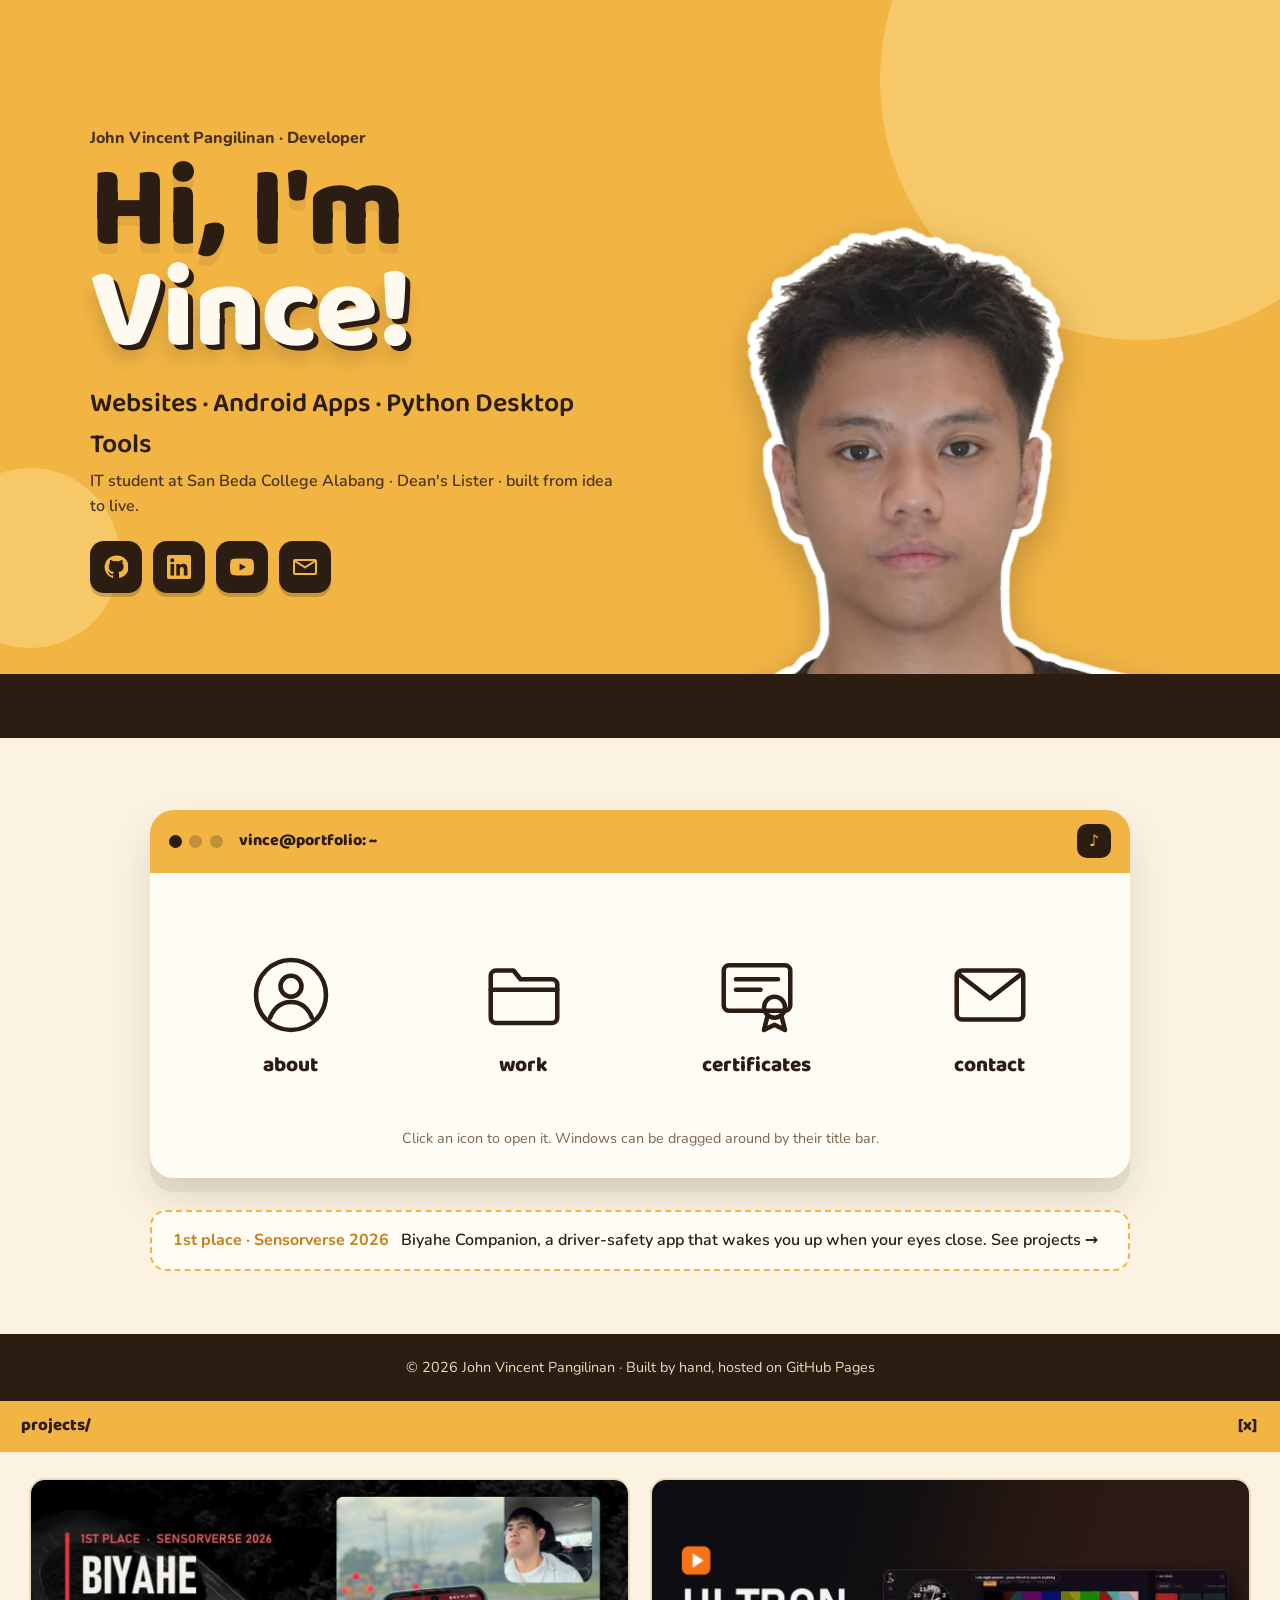
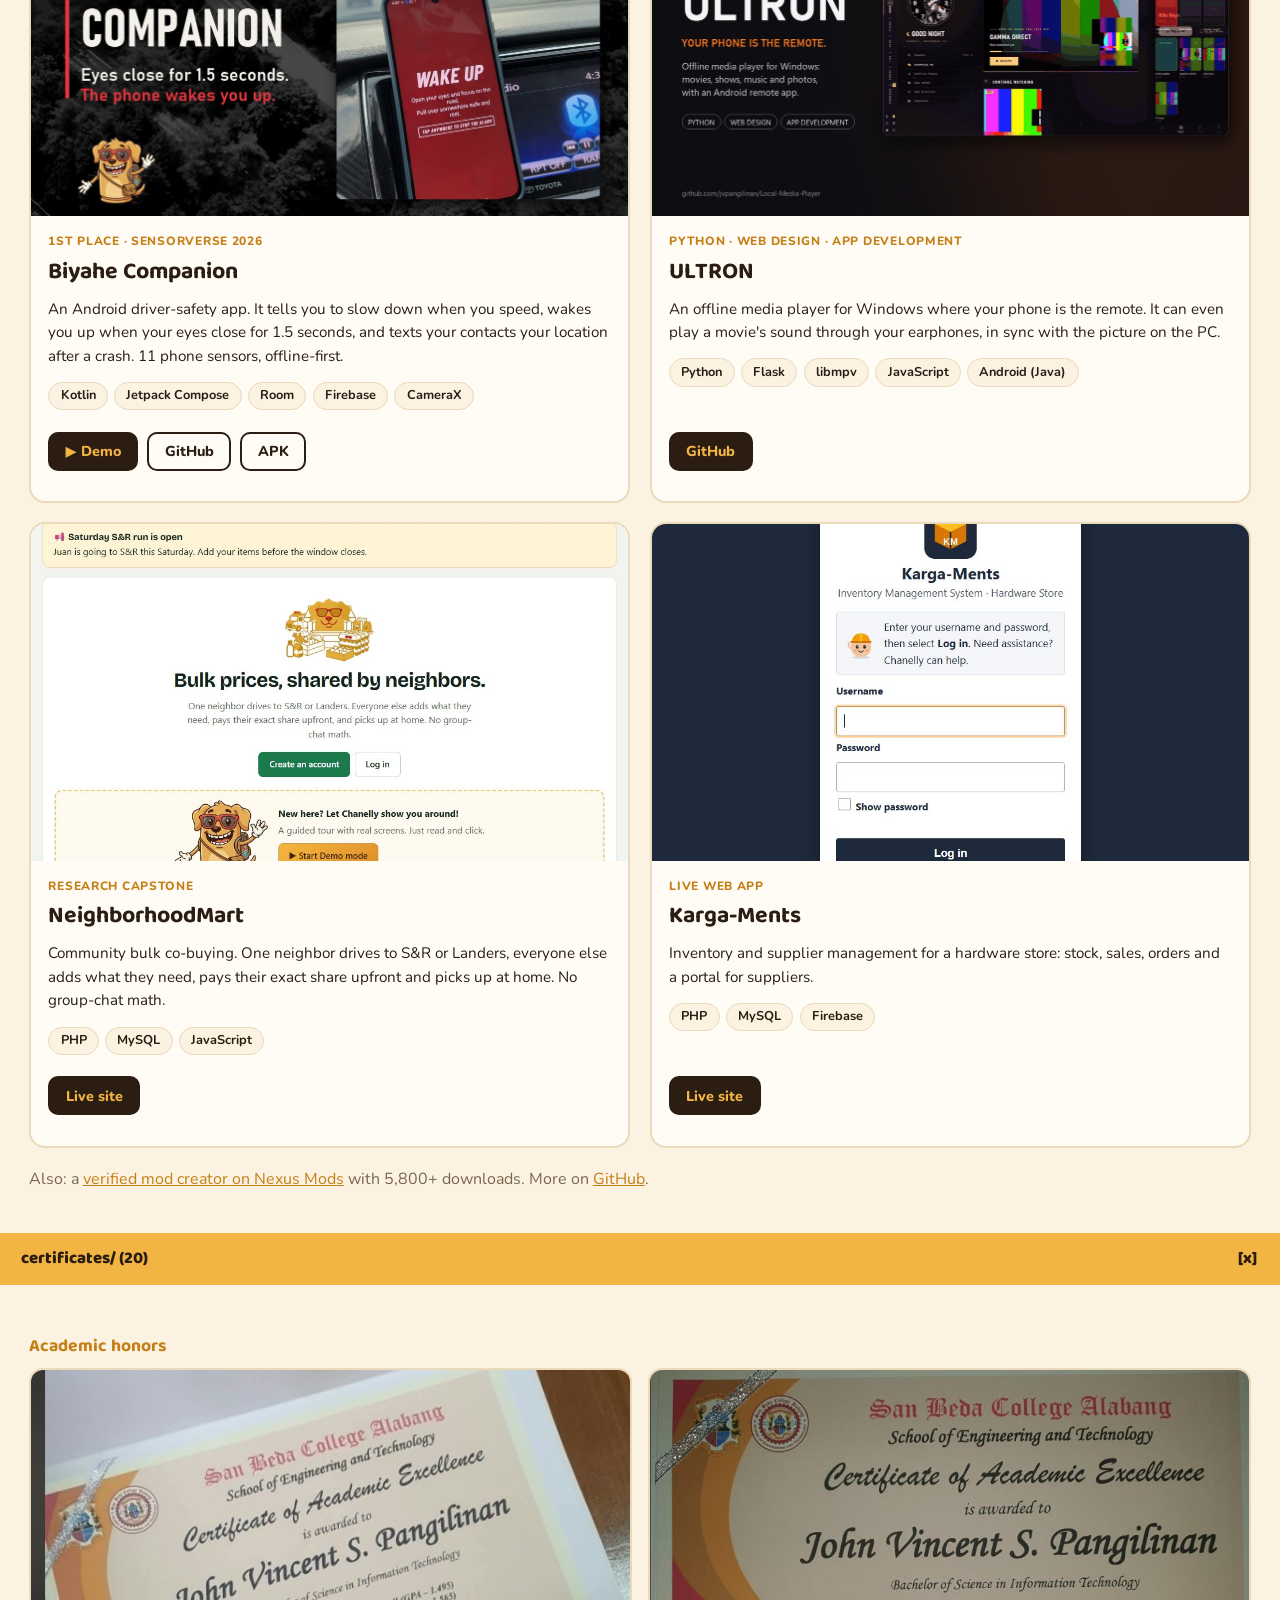
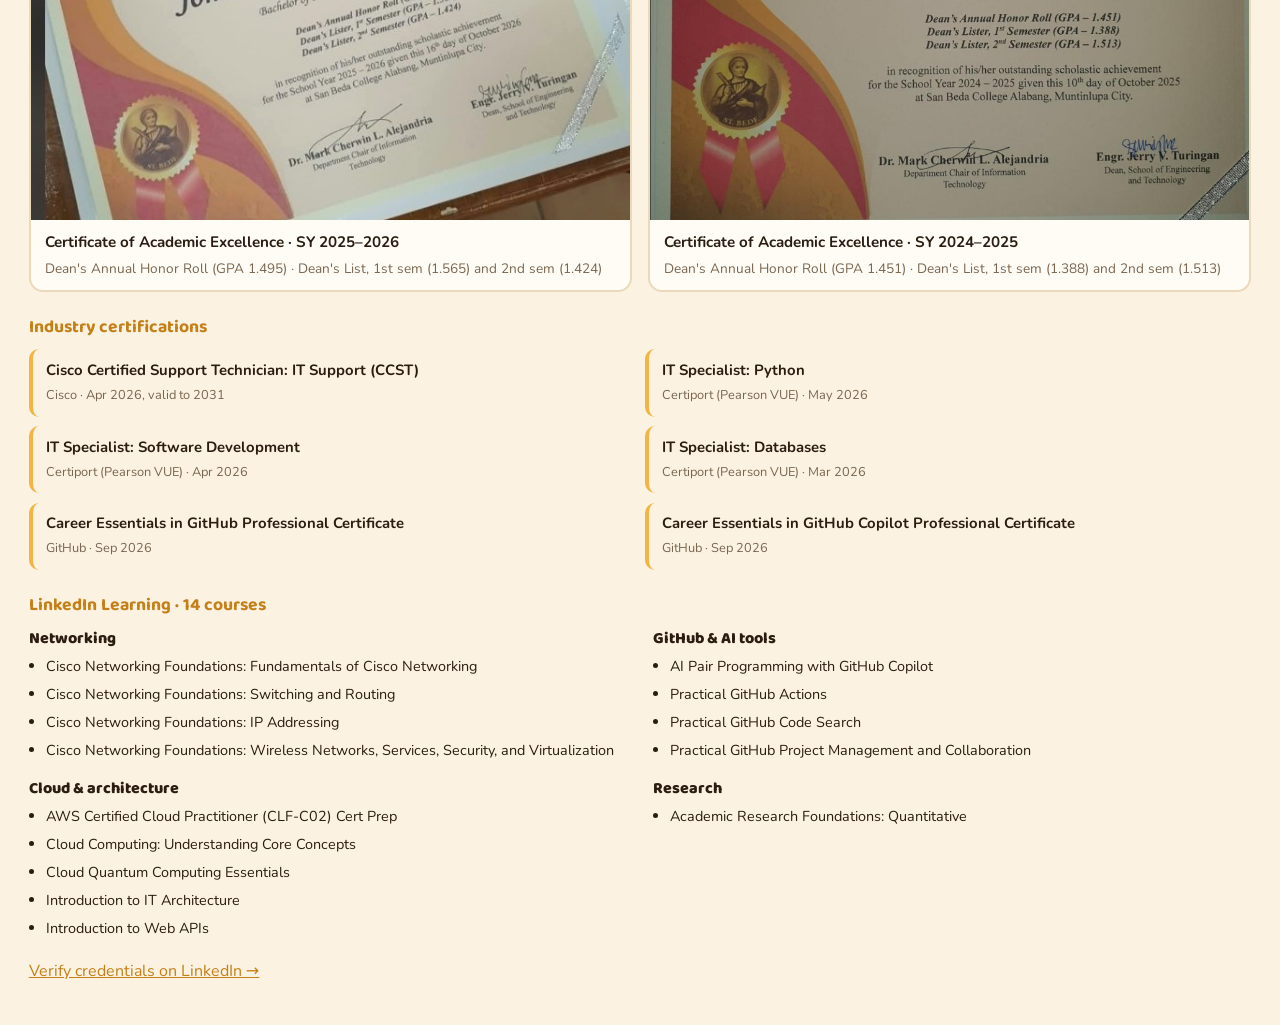
==== commit 9a6ea9ca: "YouTube channel links (hero, mods, contact); gold link preview card" ====
--- a/index.html
+++ b/index.html
@@ -9,7 +9,7 @@
 <meta property="og:description" content="Websites, Android apps and Python desktop tools, built from idea to live.">
 <meta property="og:type" content="website">
 <meta property="og:url" content="https://jvpangilinan.github.io/">
-<meta property="og:image" content="https://jvpangilinan.github.io/img/card.jpg">
+<meta property="og:image" content="https://jvpangilinan.github.io/img/card-gold.jpg">
 <meta property="og:image:width" content="1200">
 <meta property="og:image:height" content="627">
 <meta name="twitter:card" content="summary_large_image">
@@ -34,6 +34,9 @@
       </a>
       <a href="https://www.linkedin.com/in/jvpangilinan/" target="_blank" rel="noopener" aria-label="LinkedIn">
         <svg viewBox="0 0 24 24"><path d="M20.4 20.5h-3.6v-5.6c0-1.3 0-3-1.8-3s-2.1 1.4-2.1 2.9v5.7H9.3V9h3.4v1.6h.1c.5-.9 1.6-1.8 3.4-1.8 3.6 0 4.3 2.4 4.3 5.5v6.2zM5.3 7.4a2.1 2.1 0 1 1 0-4.2 2.1 2.1 0 0 1 0 4.2zM7.1 20.5H3.5V9h3.6v11.5zM22.2 0H1.8C.8 0 0 .8 0 1.7v20.6c0 .9.8 1.7 1.8 1.7h20.4c1 0 1.8-.8 1.8-1.7V1.7C24 .8 23.2 0 22.2 0z"/></svg>
+      </a>
+      <a href="https://www.youtube.com/@Vincent6950xt" target="_blank" rel="noopener" aria-label="YouTube">
+        <svg viewBox="0 0 24 24"><path d="M23.5 6.2a3 3 0 0 0-2.1-2.1C19.5 3.6 12 3.6 12 3.6s-7.5 0-9.4.5A3 3 0 0 0 .5 6.2 31 31 0 0 0 0 12a31 31 0 0 0 .5 5.8 3 3 0 0 0 2.1 2.1c1.9.5 9.4.5 9.4.5s7.5 0 9.4-.5a3 3 0 0 0 2.1-2.1A31 31 0 0 0 24 12a31 31 0 0 0-.5-5.8zM9.6 15.6V8.4l6.3 3.6-6.3 3.6z"/></svg>
       </a>
       <a href="mailto:pangilinanjohnvincent16@gmail.com" aria-label="Email">
         <svg viewBox="0 0 24 24"><path d="M2 4h20a2 2 0 0 1 2 2v12a2 2 0 0 1-2 2H2a2 2 0 0 1-2-2V6a2 2 0 0 1 2-2zm0 3.2V18h20V7.2l-10 6.3L2 7.2zM3.6 6l8.4 5.3L20.4 6H3.6z"/></svg>
@@ -186,6 +189,7 @@
 
     <h2 class="sec">Game mods</h2>
     <p class="mods-intro">I'm a verified mod creator on Nexus Mods: <b>7 mods</b> for Cyberpunk 2077 and Red Dead Redemption 2, with <b>5,800+ downloads</b>.</p>
+    <p class="mod-links"><a class="btn" href="https://www.youtube.com/@Vincent6950xt" target="_blank" rel="noopener">&#9654; Mod showcases &amp; clips on YouTube</a> <a class="btn alt" href="https://www.nexusmods.com/profile/Vincent6950xt/mods" target="_blank" rel="noopener">All my mods on Nexus</a></p>
     <div class="mods">
       <a class="mod cp" href="https://www.nexusmods.com/profile/Vincent6950xt/mods" target="_blank" rel="noopener"><span class="game">Cyberpunk 2077</span><b>Simple Startup Intro Skip</b><span class="stats">3.9k downloads · 82 endorsements</span></a>
       <a class="mod cp" href="https://www.nexusmods.com/profile/Vincent6950xt/mods" target="_blank" rel="noopener"><span class="game">Cyberpunk 2077 · Audio</span><b>Live Radio Station: Los Angeles</b><span class="stats">671 downloads · 13 endorsements</span></a>
@@ -386,6 +390,7 @@
       <li><span>Email</span><a href="mailto:pangilinanjohnvincent16@gmail.com">pangilinanjohnvincent16@gmail.com</a></li>
       <li><span>LinkedIn</span><a href="https://www.linkedin.com/in/jvpangilinan/" target="_blank" rel="noopener">linkedin.com/in/jvpangilinan</a></li>
       <li><span>GitHub</span><a href="https://github.com/jvpangilinan" target="_blank" rel="noopener">github.com/jvpangilinan</a></li>
+      <li><span>YouTube</span><a href="https://www.youtube.com/@Vincent6950xt" target="_blank" rel="noopener">Vince Mods · @Vincent6950xt</a></li>
       <li><span>Based in</span>Bacoor, Cavite, Philippines</li>
     </ul>
   </div>
--- a/style.css
+++ b/style.css
@@ -177,3 +177,6 @@
   .proj{grid-template-columns:1fr;gap:.8rem}
   .badges{justify-content:center}
 }
+.mod-links{display:flex;gap:.7rem;flex-wrap:wrap;margin:-.2rem 0 1.2rem!important}
+.mod-links .btn{margin-top:0}
+.btn.alt{background:transparent;color:var(--brown);border:2px solid var(--brown);box-shadow:none}
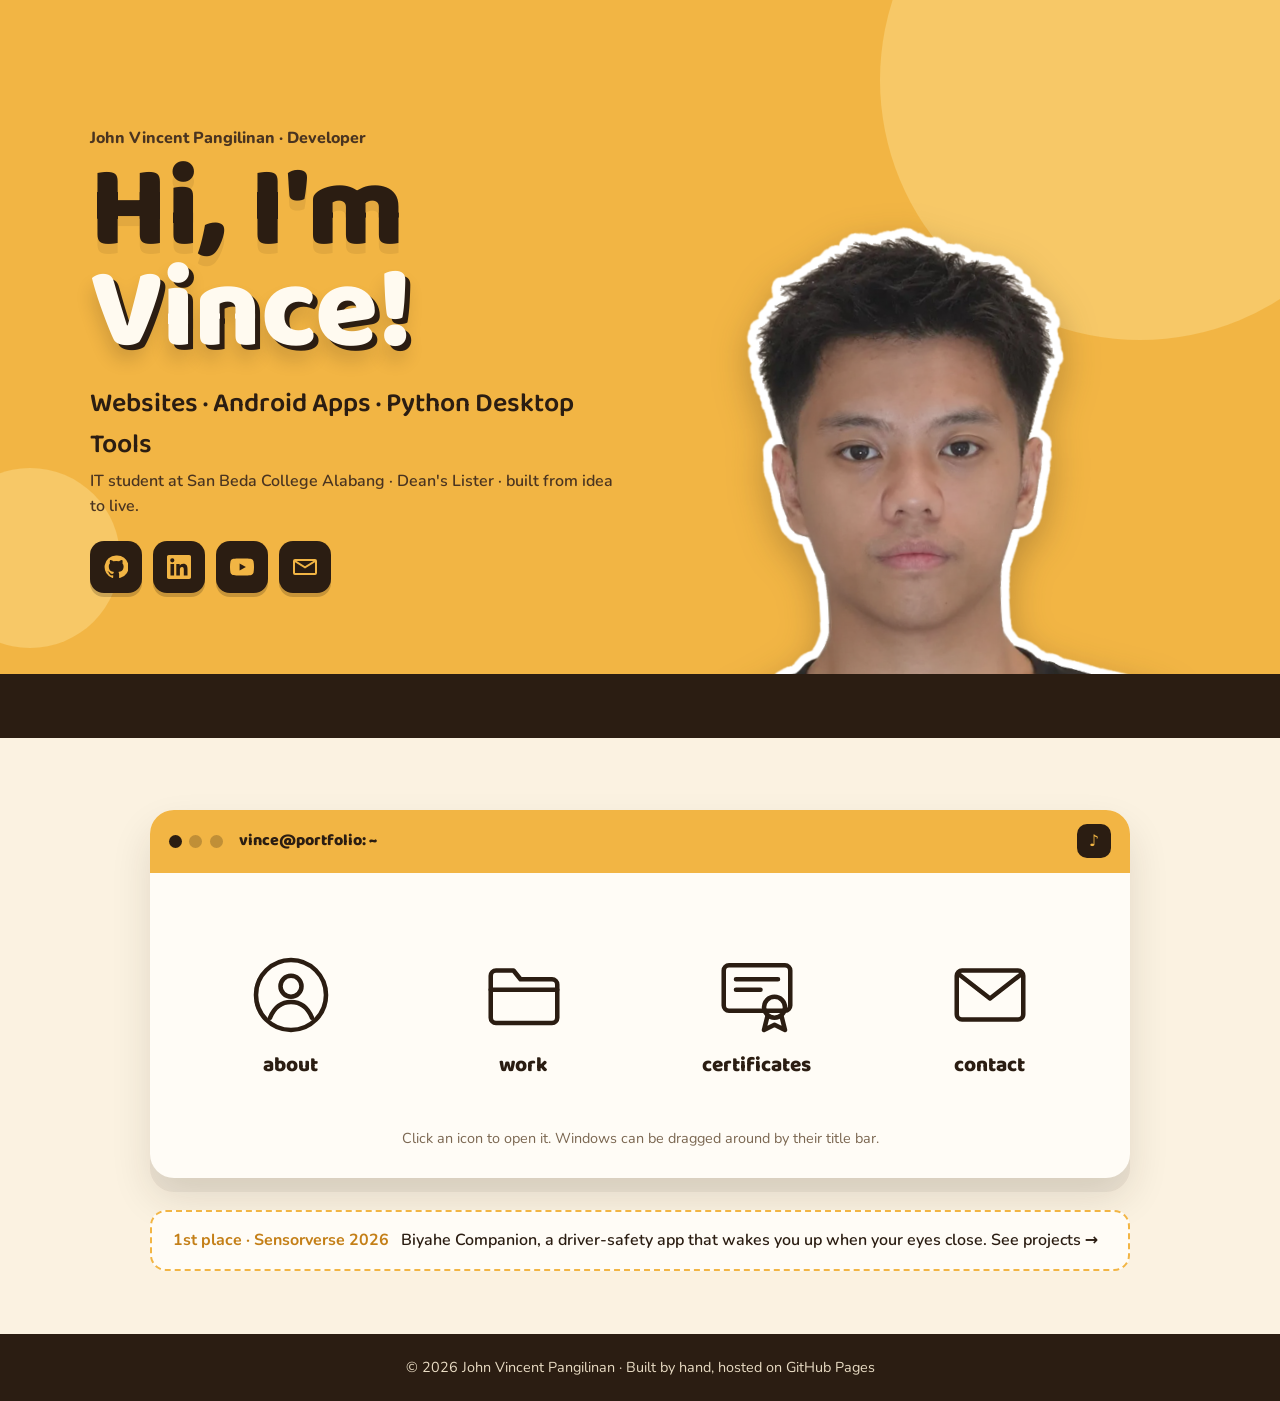
==== commit 4fde3749: "Certificates: LinkedIn Learning as category cards; remove leftover old window markup" ====
--- a/index.html
+++ b/index.html
@@ -202,63 +202,6 @@
   </div>
 </div>
 
-<div class="win-bar"><span id="projects-t">projects/</span><button class="x" aria-label="Close">[x]</button></div>
-  <div class="win-body">
-    <div class="cards">
-
-      <article class="card">
-        <img src="img/biyahe.jpg" alt="Biyahe Companion: the phone on a dashboard shows WAKE UP">
-        <div class="card-body">
-          <p class="badge">1st place · Sensorverse 2026</p>
-          <h3>Biyahe Companion</h3>
-          <p>An Android driver-safety app. It tells you to slow down when you speed, wakes you up when your eyes close for 1.5 seconds, and texts your contacts your location after a crash. 11 phone sensors, offline-first.</p>
-          <p class="chips"><i>Kotlin</i><i>Jetpack Compose</i><i>Room</i><i>Firebase</i><i>CameraX</i></p>
-          <p class="links">
-            <a href="https://github.com/user-attachments/assets/31376877-0a35-4421-adce-081b10d3e96d" target="_blank" rel="noopener">▶ Demo</a>
-            <a href="https://github.com/jvpangilinan/BiyaheCompanion" target="_blank" rel="noopener">GitHub</a>
-            <a href="https://drive.google.com/file/d/1kbhr2t2Icuaxw7Q6h6lsMrAGWLTxH84Y/view?usp=drive_link" target="_blank" rel="noopener">APK</a>
-          </p>
-        </div>
-      </article>
-
-      <article class="card">
-        <img src="img/ultron.jpg" alt="ULTRON: offline media player with a phone remote">
-        <div class="card-body">
-          <p class="badge">Python · Web design · App development</p>
-          <h3>ULTRON</h3>
-          <p>An offline media player for Windows where your phone is the remote. It can even play a movie's sound through your earphones, in sync with the picture on the PC.</p>
-          <p class="chips"><i>Python</i><i>Flask</i><i>libmpv</i><i>JavaScript</i><i>Android (Java)</i></p>
-          <p class="links"><a href="https://github.com/jvpangilinan/Local-Media-Player" target="_blank" rel="noopener">GitHub</a></p>
-        </div>
-      </article>
-
-      <article class="card">
-        <img src="img/nmart.jpg" alt="NeighborhoodMart home page: Bulk prices, shared by neighbors">
-        <div class="card-body">
-          <p class="badge">Research capstone</p>
-          <h3>NeighborhoodMart</h3>
-          <p>Community bulk co-buying. One neighbor drives to S&amp;R or Landers, everyone else adds what they need, pays their exact share upfront and picks up at home. No group-chat math.</p>
-          <p class="chips"><i>PHP</i><i>MySQL</i><i>JavaScript</i></p>
-          <p class="links"><a href="https://neighborhoodmart.sbca.online/" target="_blank" rel="noopener">Live site</a></p>
-        </div>
-      </article>
-
-      <article class="card">
-        <img src="img/karga.jpg" alt="Karga-Ments login page">
-        <div class="card-body">
-          <p class="badge">Live web app</p>
-          <h3>Karga-Ments</h3>
-          <p>Inventory and supplier management for a hardware store: stock, sales, orders and a portal for suppliers.</p>
-          <p class="chips"><i>PHP</i><i>MySQL</i><i>Firebase</i></p>
-          <p class="links"><a href="https://kargamentph.sbca.online/auth/login.php" target="_blank" rel="noopener">Live site</a></p>
-        </div>
-      </article>
-
-    </div>
-    <p class="more">Also: a <a href="https://www.nexusmods.com/profile/Vincent6950xt/mods" target="_blank" rel="noopener">verified mod creator on Nexus Mods</a> with 5,800+ downloads. More on <a href="https://github.com/jvpangilinan" target="_blank" rel="noopener">GitHub</a>.</p>
-  </div>
-</div>
-
 <div class="win wide" id="certs" role="dialog" aria-labelledby="certs-t" hidden>
   <div class="win-bar"><span id="certs-t">certificates (20)</span><button class="x" aria-label="Close">[x]</button></div>
   <div class="win-body">
@@ -297,87 +240,52 @@
     </div>
     <hr>
 
-    <h2 class="sec">LinkedIn Learning · 14 courses</h2>
-    <div class="course-groups">
-      <div><p class="group">Networking</p><ul class="bullets">
-        <li>Cisco Networking Foundations: Fundamentals of Cisco Networking</li>
-        <li>Cisco Networking Foundations: Switching and Routing</li>
-        <li>Cisco Networking Foundations: IP Addressing</li>
-        <li>Cisco Networking Foundations: Wireless Networks, Services, Security, and Virtualization</li>
-      </ul></div>
-      <div><p class="group">GitHub &amp; AI tools</p><ul class="bullets">
-        <li>AI Pair Programming with GitHub Copilot</li>
-        <li>Practical GitHub Actions</li>
-        <li>Practical GitHub Code Search</li>
-        <li>Practical GitHub Project Management and Collaboration</li>
-      </ul></div>
-      <div><p class="group">Cloud &amp; architecture</p><ul class="bullets">
-        <li>AWS Certified Cloud Practitioner (CLF-C02) Cert Prep</li>
-        <li>Cloud Computing: Understanding Core Concepts</li>
-        <li>Cloud Quantum Computing Essentials</li>
-        <li>Introduction to IT Architecture</li>
-        <li>Introduction to Web APIs</li>
-      </ul></div>
-      <div><p class="group">Research</p><ul class="bullets">
-        <li>Academic Research Foundations: Quantitative</li>
-      </ul></div>
-    </div>
-    <hr>
-    <p class="note">More to come. Verify every credential on <a href="https://www.linkedin.com/in/jvpangilinan/details/certifications/" target="_blank" rel="noopener">LinkedIn</a>!</p>
-  </div>
-</div>
-
-<div class="win-bar"><span id="certs-t">certificates/ (20)</span><button class="x" aria-label="Close">[x]</button></div>
-  <div class="win-body">
-
-    <h3>Academic honors</h3>
-    <div class="honors">
-      <a href="img/honor-2025-2026.jpg" target="_blank" rel="noopener" class="honor">
-        <img src="img/honor-2025-2026.jpg" alt="Certificate of Academic Excellence, San Beda College Alabang, SY 2025–2026">
-        <span><b>Certificate of Academic Excellence · SY 2025–2026</b>Dean's Annual Honor Roll (GPA 1.495) · Dean's List, 1st sem (1.565) and 2nd sem (1.424)</span>
-      </a>
-      <a href="img/honor-2024-2025.jpg" target="_blank" rel="noopener" class="honor">
-        <img src="img/honor-2024-2025.jpg" alt="Certificate of Academic Excellence, San Beda College Alabang, SY 2024–2025">
-        <span><b>Certificate of Academic Excellence · SY 2024–2025</b>Dean's Annual Honor Roll (GPA 1.451) · Dean's List, 1st sem (1.388) and 2nd sem (1.513)</span>
-      </a>
-    </div>
-
-    <h3>Industry certifications</h3>
-    <ul class="certs">
-      <li><b>Cisco Certified Support Technician: IT Support (CCST)</b><span>Cisco · Apr 2026, valid to 2031</span></li>
-      <li><b>IT Specialist: Python</b><span>Certiport (Pearson VUE) · May 2026</span></li>
-      <li><b>IT Specialist: Software Development</b><span>Certiport (Pearson VUE) · Apr 2026</span></li>
-      <li><b>IT Specialist: Databases</b><span>Certiport (Pearson VUE) · Mar 2026</span></li>
-      <li><b>Career Essentials in GitHub Professional Certificate</b><span>GitHub · Sep 2026</span></li>
-      <li><b>Career Essentials in GitHub Copilot Professional Certificate</b><span>GitHub · Sep 2026</span></li>
-    </ul>
-
-    <h3>LinkedIn Learning · 14 courses</h3>
-    <div class="course-groups">
-      <div><p class="group">Networking</p><ul class="bullets">
-        <li>Cisco Networking Foundations: Fundamentals of Cisco Networking</li>
-        <li>Cisco Networking Foundations: Switching and Routing</li>
-        <li>Cisco Networking Foundations: IP Addressing</li>
-        <li>Cisco Networking Foundations: Wireless Networks, Services, Security, and Virtualization</li>
-      </ul></div>
-      <div><p class="group">GitHub &amp; AI tools</p><ul class="bullets">
-        <li>AI Pair Programming with GitHub Copilot</li>
-        <li>Practical GitHub Actions</li>
-        <li>Practical GitHub Code Search</li>
-        <li>Practical GitHub Project Management and Collaboration</li>
-      </ul></div>
-      <div><p class="group">Cloud &amp; architecture</p><ul class="bullets">
-        <li>AWS Certified Cloud Practitioner (CLF-C02) Cert Prep</li>
-        <li>Cloud Computing: Understanding Core Concepts</li>
-        <li>Cloud Quantum Computing Essentials</li>
-        <li>Introduction to IT Architecture</li>
-        <li>Introduction to Web APIs</li>
-      </ul></div>
-      <div><p class="group">Research</p><ul class="bullets">
-        <li>Academic Research Foundations: Quantitative</li>
-      </ul></div>
-    </div>
-    <p class="more"><a href="https://www.linkedin.com/in/jvpangilinan/details/certifications/" target="_blank" rel="noopener">Verify credentials on LinkedIn →</a></p>
+    <h2 class="sec">LinkedIn Learning <span class="count">14 courses</span></h2>
+    <div class="learn">
+     <div class="learn-col">
+      <section class="lgroup net">
+        <header><i><svg viewBox="0 0 24 24" fill="none" stroke="currentColor" stroke-width="2" stroke-linecap="round" stroke-linejoin="round" aria-hidden="true"><rect x="9" y="2" width="6" height="5" rx="1"/><rect x="2" y="17" width="6" height="5" rx="1"/><rect x="16" y="17" width="6" height="5" rx="1"/><path d="M12 7v5M5 17v-3h14v3"/></svg></i><b>Networking</b><span>4 courses</span></header>
+        <ul>
+          <li><small>Cisco Networking Foundations</small>Fundamentals of Cisco Networking</li>
+          <li><small>Cisco Networking Foundations</small>Switching and Routing</li>
+          <li><small>Cisco Networking Foundations</small>IP Addressing</li>
+          <li><small>Cisco Networking Foundations</small>Wireless Networks, Services, Security, and Virtualization</li>
+        </ul>
+      </section>
+      <section class="lgroup cloud">
+        <header><i><svg viewBox="0 0 24 24" fill="none" stroke="currentColor" stroke-width="2" stroke-linecap="round" stroke-linejoin="round" aria-hidden="true"><path d="M7 19a5 5 0 0 1-.6-10A6.5 6.5 0 0 1 18.6 9.5 4.8 4.8 0 0 1 17.5 19z"/></svg></i><b>Cloud &amp; architecture</b><span>5 courses</span></header>
+        <ul>
+          <li><small>AWS Certified Cloud Practitioner (CLF-C02)</small>Cert Prep</li>
+          <li>Cloud Computing: Understanding Core Concepts</li>
+          <li>Cloud Quantum Computing Essentials</li>
+          <li>Introduction to IT Architecture</li>
+          <li>Introduction to Web APIs</li>
+        </ul>
+      </section>
+     </div>
+     <div class="learn-col">
+      <section class="lgroup gh">
+        <header><i><svg viewBox="0 0 24 24" fill="currentColor" aria-hidden="true"><path d="M12 .5A11.5 11.5 0 0 0 8.4 22.9c.6.1.8-.2.8-.6v-2c-3.2.7-3.9-1.5-3.9-1.5-.5-1.3-1.3-1.7-1.3-1.7-1-.7.1-.7.1-.7 1.2.1 1.8 1.2 1.8 1.2 1 1.8 2.8 1.3 3.5 1 .1-.8.4-1.3.7-1.6-2.6-.3-5.3-1.3-5.3-5.7 0-1.3.5-2.3 1.2-3.1-.1-.3-.5-1.5.1-3.1 0 0 1-.3 3.2 1.2a11 11 0 0 1 5.8 0c2.2-1.5 3.2-1.2 3.2-1.2.6 1.6.2 2.8.1 3.1.8.8 1.2 1.9 1.2 3.1 0 4.4-2.7 5.4-5.3 5.7.4.4.8 1.1.8 2.2v3.3c0 .3.2.7.8.6A11.5 11.5 0 0 0 12 .5z"/></svg></i><b>GitHub &amp; AI tools</b><span>4 courses</span></header>
+        <ul>
+          <li>AI Pair Programming with GitHub Copilot</li>
+          <li>Practical GitHub Actions</li>
+          <li>Practical GitHub Code Search</li>
+          <li>Practical GitHub Project Management and Collaboration</li>
+        </ul>
+      </section>
+      <section class="lgroup res">
+        <header><i><svg viewBox="0 0 24 24" fill="none" stroke="currentColor" stroke-width="2" stroke-linecap="round" stroke-linejoin="round" aria-hidden="true"><path d="M3 21h18M6 17v-6M11 17V5M16 17v-9M21 17v-3"/></svg></i><b>Research</b><span>1 course</span></header>
+        <ul>
+          <li><small>Academic Research Foundations</small>Quantitative</li>
+        </ul>
+      </section>
+      <div class="learn-cta">
+        <b>More to come.</b>
+        <p>Every certificate and course on this page can be checked on my LinkedIn.</p>
+        <a class="btn" href="https://www.linkedin.com/in/jvpangilinan/details/certifications/" target="_blank" rel="noopener">Verify on LinkedIn</a>
+      </div>
+     </div>
+    </div>
   </div>
 </div>
 
--- a/style.css
+++ b/style.css
@@ -107,9 +107,25 @@
 .certs li{background:var(--cream);border-left:4px solid var(--sun);border-radius:10px;padding:.6rem .8rem}
 .certs b{display:block;font-size:.93rem}
 .certs span{color:var(--muted);font-size:.8rem}
-.course-groups{display:grid;grid-template-columns:1fr 1fr;gap:1rem 1.6rem}
-.group{font-family:"Baloo 2",sans-serif;font-weight:800;margin-bottom:.2rem!important}
-.course-groups .bullets{font-size:.9rem}
+.sec .count{display:inline-block;vertical-align:middle;margin-left:.5rem;font-family:Nunito,sans-serif;font-size:.85rem;font-weight:800;
+  padding:.25rem .7rem;border-radius:999px;background:#0a66c2;color:#fff;position:relative;top:-.15rem}
+.learn{display:grid;grid-template-columns:1fr 1fr;gap:1rem;align-items:start}
+.learn-col{display:flex;flex-direction:column;gap:1rem}
+.lgroup{--c:var(--brown);background:#fff;border-radius:18px;overflow:hidden;box-shadow:0 8px 18px rgba(43,29,18,.10);border-top:5px solid var(--c)}
+.lgroup.net{--c:#1ba0d7}.lgroup.gh{--c:#1f2328}.lgroup.cloud{--c:#e88a12}.lgroup.res{--c:#8a5a2b}
+.lgroup header{display:flex;align-items:center;gap:.7rem;padding:.85rem 1rem .6rem}
+.lgroup header i{width:38px;height:38px;flex:none;border-radius:11px;background:var(--c);color:#fff;display:grid;place-items:center}
+.lgroup header svg{width:21px;height:21px}
+.lgroup header b{font-family:"Baloo 2",sans-serif;font-size:1.15rem;line-height:1.1;flex:1}
+.lgroup header span{font-size:.75rem;font-weight:800;color:var(--muted);background:var(--cream);padding:.2rem .55rem;border-radius:999px;white-space:nowrap}
+.lgroup ul{list-style:none;padding:0 1rem .5rem}
+.lgroup li{position:relative;padding:.55rem 0 .55rem 1.6rem;font-size:.9rem;font-weight:600;line-height:1.35;border-top:1px dashed var(--line)}
+.lgroup li::before{content:"";position:absolute;left:0;top:.68rem;width:15px;height:15px;border-radius:50%;background:var(--c);opacity:.16}
+.lgroup li::after{content:"";position:absolute;left:4.5px;top:calc(.68rem + 3.5px);width:4px;height:7px;border:solid var(--c);border-width:0 2px 2px 0;transform:rotate(45deg)}
+.lgroup li small{display:block;font-size:.7rem;font-weight:800;letter-spacing:.05em;text-transform:uppercase;color:var(--muted)}
+.learn-cta{border:2px dashed var(--line);border-radius:18px;padding:1.1rem 1.2rem;text-align:center;background:var(--cream)}
+.learn-cta b{font-family:"Baloo 2",sans-serif;font-size:1.25rem}
+.learn-cta p{color:var(--muted);font-size:.88rem;margin:.2rem 0 0}
 
 /* ---------- easter egg ---------- */
 .sticker.irl img{animation:wobble .5s ease}
@@ -124,7 +140,7 @@
   .sticker img{height:min(46vh,360px)}
   .bubble{left:0}
   .icons{grid-template-columns:repeat(2,1fr);padding-top:2rem}
-  .cards,.honors,.certs,.course-groups{grid-template-columns:1fr}
+  .cards,.honors,.certs,.learn{grid-template-columns:1fr}
   .win,.win.wide{left:0;top:0;width:100vw;max-height:100vh;height:100vh;border-radius:0;transform:none}
   .win.pop{animation:none}
   .win-bar{cursor:default}
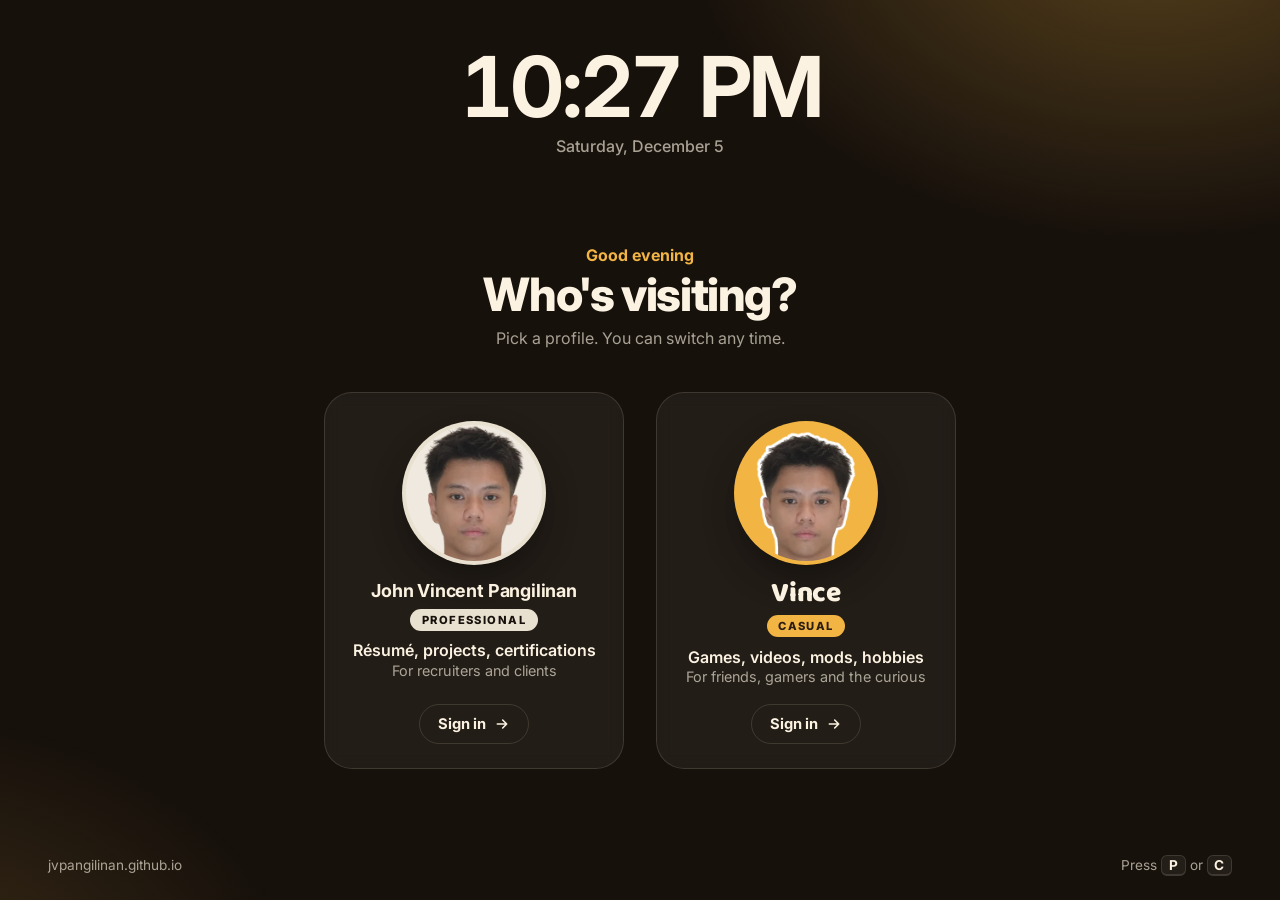
==== commit d646be66: "Login screen with two profiles: Professional and Casual Visitors pick a profile on a lock-screen sty" ====
--- a/index.html
+++ b/index.html
@@ -3,8 +3,11 @@
 <head>
 <meta charset="utf-8">
 <meta name="viewport" content="width=device-width, initial-scale=1">
+<!-- smooth fade between pages (Chrome/Edge). Inline so it is set before the first paint; in a slow stylesheet it can miss the switch -->
+<style>@view-transition{navigation:auto}</style>
 <title>John Vincent Pangilinan · Developer</title>
-<meta name="description" content="John Vincent Pangilinan: IT student at San Beda College Alabang building websites, Android apps and Python desktop tools. 1st place, Sensorverse 2026.">
+<meta name="description" content="John Vincent Pangilinan: IT student at San Beda College Alabang building websites, Android apps and Python desktop tools. Pick the professional side or the casual side.">
+<link rel="canonical" href="https://jvpangilinan.github.io/">
 <meta property="og:title" content="John Vincent Pangilinan · Developer">
 <meta property="og:description" content="Websites, Android apps and Python desktop tools, built from idea to live.">
 <meta property="og:type" content="website">
@@ -13,297 +16,71 @@
 <meta property="og:image:width" content="1200">
 <meta property="og:image:height" content="627">
 <meta name="twitter:card" content="summary_large_image">
+<meta name="theme-color" content="#17110c">
 <link rel="icon" href="data:image/svg+xml,%3Csvg xmlns='http://www.w3.org/2000/svg' viewBox='0 0 64 64'%3E%3Crect width='64' height='64' rx='14' fill='%23141210'/%3E%3Ctext x='32' y='43' font-family='Arial' font-weight='700' font-size='28' text-anchor='middle' fill='%23e0b04a'%3EJV%3C/text%3E%3C/svg%3E">
+<script>
+  // Old links like jvpangilinan.github.io/#projects still land on the right section.
+  (function () {
+    var to = { about: 'pro/#about', projects: 'pro/#work', work: 'pro/#work', certs: 'pro/#certs', contact: 'pro/#contact' };
+    var h = location.hash.slice(1);
+    if (to[h]) location.replace(to[h]);
+  })();
+</script>
 <link rel="preconnect" href="https://fonts.googleapis.com">
 <link rel="preconnect" href="https://fonts.gstatic.com" crossorigin>
-<link href="https://fonts.googleapis.com/css2?family=Baloo+2:wght@600;800&family=Nunito:wght@400;600;700;800&display=swap" rel="stylesheet">
-<link rel="stylesheet" href="style.css">
+<link href="https://fonts.googleapis.com/css2?family=Baloo+2:wght@800&family=Inter:wght@400;500;600;700;800&display=swap" rel="stylesheet">
+<link rel="prefetch" href="pro/">
+<link rel="prefetch" href="casual/">
+<link rel="stylesheet" href="login.css?v=1">
 </head>
 <body>
 
-<!-- ============ HERO ============ -->
-<header class="hero">
-  <div class="hero-text">
-    <p class="eyebrow">John Vincent Pangilinan · Developer</p>
-    <h1>Hi, I'm<br><span>Vince!</span></h1>
-    <p class="roles">Websites · Android Apps · Python Desktop Tools</p>
-    <p class="sub">IT student at San Beda College Alabang · Dean's Lister · built from idea to live.</p>
-    <div class="socials">
-      <a href="https://github.com/jvpangilinan" target="_blank" rel="noopener" aria-label="GitHub">
-        <svg viewBox="0 0 24 24"><path d="M12 .5A11.5 11.5 0 0 0 8.4 22.9c.6.1.8-.2.8-.6v-2c-3.2.7-3.9-1.5-3.9-1.5-.5-1.3-1.3-1.7-1.3-1.7-1-.7.1-.7.1-.7 1.2.1 1.8 1.2 1.8 1.2 1 1.8 2.8 1.3 3.5 1 .1-.8.4-1.3.7-1.6-2.6-.3-5.3-1.3-5.3-5.7 0-1.3.5-2.3 1.2-3.1-.1-.3-.5-1.5.1-3.1 0 0 1-.3 3.2 1.2a11 11 0 0 1 5.8 0c2.2-1.5 3.2-1.2 3.2-1.2.6 1.6.2 2.8.1 3.1.8.8 1.2 1.9 1.2 3.1 0 4.4-2.7 5.4-5.3 5.7.4.4.8 1.1.8 2.2v3.3c0 .3.2.7.8.6A11.5 11.5 0 0 0 12 .5z"/></svg>
+<main class="login">
+  <header class="lock" aria-hidden="true">
+    <p class="clock" id="clock">&nbsp;</p>
+    <p class="date" id="date">&nbsp;</p>
+  </header>
+
+  <section class="who" aria-labelledby="who-t">
+    <p class="greet" id="greet">Hi there</p>
+    <h1 id="who-t">Who's visiting?</h1>
+    <p class="lead">Pick a profile. You can switch any time.</p>
+
+    <div class="profiles">
+      <a class="profile pro" href="pro/" data-mode="pro">
+        <span class="ava"><img src="img/avatar-pro.webp" alt="" width="160" height="160"></span>
+        <span class="info">
+          <span class="name">John Vincent Pangilinan</span>
+          <span class="tag">Professional</span>
+          <span class="desc">Résumé, projects, certifications</span>
+          <span class="for">For recruiters and clients</span>
+          <span class="go">Sign in <svg viewBox="0 0 24 24" aria-hidden="true"><path d="M5 12h14M13 6l6 6-6 6"/></svg></span>
+        </span>
       </a>
-      <a href="https://www.linkedin.com/in/jvpangilinan/" target="_blank" rel="noopener" aria-label="LinkedIn">
-        <svg viewBox="0 0 24 24"><path d="M20.4 20.5h-3.6v-5.6c0-1.3 0-3-1.8-3s-2.1 1.4-2.1 2.9v5.7H9.3V9h3.4v1.6h.1c.5-.9 1.6-1.8 3.4-1.8 3.6 0 4.3 2.4 4.3 5.5v6.2zM5.3 7.4a2.1 2.1 0 1 1 0-4.2 2.1 2.1 0 0 1 0 4.2zM7.1 20.5H3.5V9h3.6v11.5zM22.2 0H1.8C.8 0 0 .8 0 1.7v20.6c0 .9.8 1.7 1.8 1.7h20.4c1 0 1.8-.8 1.8-1.7V1.7C24 .8 23.2 0 22.2 0z"/></svg>
-      </a>
-      <a href="https://www.youtube.com/@Vincent6950xt" target="_blank" rel="noopener" aria-label="YouTube">
-        <svg viewBox="0 0 24 24"><path d="M23.5 6.2a3 3 0 0 0-2.1-2.1C19.5 3.6 12 3.6 12 3.6s-7.5 0-9.4.5A3 3 0 0 0 .5 6.2 31 31 0 0 0 0 12a31 31 0 0 0 .5 5.8 3 3 0 0 0 2.1 2.1c1.9.5 9.4.5 9.4.5s7.5 0 9.4-.5a3 3 0 0 0 2.1-2.1A31 31 0 0 0 24 12a31 31 0 0 0-.5-5.8zM9.6 15.6V8.4l6.3 3.6-6.3 3.6z"/></svg>
-      </a>
-      <a href="mailto:pangilinanjohnvincent16@gmail.com" aria-label="Email">
-        <svg viewBox="0 0 24 24"><path d="M2 4h20a2 2 0 0 1 2 2v12a2 2 0 0 1-2 2H2a2 2 0 0 1-2-2V6a2 2 0 0 1 2-2zm0 3.2V18h20V7.2l-10 6.3L2 7.2zM3.6 6l8.4 5.3L20.4 6H3.6z"/></svg>
+      <a class="profile casual" href="casual/" data-mode="casual">
+        <span class="ava"><img src="img/avatar-casual.webp" alt="" width="160" height="160"></span>
+        <span class="info">
+          <span class="name">Vince</span>
+          <span class="tag">Casual</span>
+          <span class="desc">Games, videos, mods, hobbies</span>
+          <span class="for">For friends, gamers and the curious</span>
+          <span class="go">Sign in <svg viewBox="0 0 24 24" aria-hidden="true"><path d="M5 12h14M13 6l6 6-6 6"/></svg></span>
+        </span>
       </a>
     </div>
-  </div>
-  <figure class="sticker" title="psst… double-click me">
-    <img src="img/sticker.png" alt="Portrait of John Vincent Pangilinan">
-    <span class="bubble" aria-hidden="true">me after finals week</span>
-  </figure>
-  <div class="band"></div>
-</header>
-
-<!-- ============ DESKTOP ============ -->
-<main class="desk">
-  <section class="desk-window" aria-label="Menu">
-    <div class="titlebar">
-      <span class="dots"><i></i><i></i><i></i></span>
-      <span class="title">vince@portfolio: ~</span>
-      <button class="sound" id="sound-btn" aria-pressed="true" title="Click sounds on/off">♪</button>
-    </div>
-    <div class="icons">
-      <button class="icon" data-open="about">
-        <svg viewBox="0 0 48 48"><circle cx="24" cy="24" r="20"/><circle cx="24" cy="19" r="6"/><path d="M12 37c2.5-6 7-9 12-9s9.5 3 12 9"/></svg>
-        <span>about</span>
-      </button>
-      <button class="icon" data-open="projects">
-        <svg viewBox="0 0 48 48"><path d="M5 13a3 3 0 0 1 3-3h10l4 5h18a3 3 0 0 1 3 3v19a3 3 0 0 1-3 3H8a3 3 0 0 1-3-3z"/><path d="M5 21h38"/></svg>
-        <span>work</span>
-      </button>
-      <button class="icon" data-open="certs">
-        <svg viewBox="0 0 48 48"><rect x="5" y="7" width="38" height="26" rx="3"/><path d="M12 15h24M12 21h14"/><circle cx="34" cy="31" r="6"/><path d="M30 36l-2 8 6-3 6 3-2-8"/></svg>
-        <span>certificates</span>
-      </button>
-      <button class="icon" data-open="contact">
-        <svg viewBox="0 0 48 48"><rect x="5" y="10" width="38" height="28" rx="3"/><path d="M6 12l18 14 18-14"/></svg>
-        <span>contact</span>
-      </button>
-    </div>
-    <p class="hint">Click an icon to open it. Windows can be dragged around by their title bar.</p>
   </section>
 
-  <a class="ribbon" href="#projects" data-open="projects">
-    <b>1st place · Sensorverse 2026</b> Biyahe Companion, a driver-safety app that wakes you up when your eyes close. See projects →
-  </a>
+  <footer class="login-foot">
+    <span>jvpangilinan.github.io</span>
+    <span class="keys">Press <kbd>P</kbd> or <kbd>C</kbd></span>
+  </footer>
 </main>
 
-<footer class="foot">© 2026 John Vincent Pangilinan · Built by hand, hosted on GitHub Pages</footer>
-
-<!-- ============ WINDOWS ============ -->
-
-<div class="win" id="about" role="dialog" aria-labelledby="about-t" hidden>
-  <div class="win-bar"><span id="about-t">about.txt</span><button class="x" aria-label="Close">[x]</button></div>
-  <div class="win-body">
-    <div class="about-top">
-      <img src="img/me.png" alt="" class="avatar">
-      <div>
-        <h2>John Vincent Pangilinan</h2>
-        <p>3rd-year Information Technology student at San Beda College Alabang, specializing in Application Development and System Design. A background in technical drafting from Don Bosco Makati taught me to plan the structure first, then build it properly.</p>
-        <p>I build step by step toward a clear vision, and I check in with the people I build for, so what ships is what they actually needed.</p>
-      </div>
-    </div>
-
-    <h3>Education</h3>
-    <ul class="timeline">
-      <li><b>San Beda College Alabang</b> · BS Information Technology <span>2024 – 2028</span>
-        <em>Dean's Annual Honor Roll two years running: SY 2024–2025 (GPA 1.451) and SY 2025–2026 (GPA 1.495) · Dean's List every semester</em></li>
-      <li><b>Don Bosco Technical Institute, Makati</b> · Senior High School, STEM <span>2022 – 2024</span>
-        <em>With Honors · Creative Design Technology specialization</em></li>
-      <li><b>Ateneo de Manila University</b> · Junior High School</li>
-    </ul>
-
-    <h3>Highlights</h3>
-    <ul class="bullets">
-      <li><b>1st place, Sensorverse 2026</b> with Biyahe Companion</li>
-      <li><b>Verified mod creator</b> on Nexus Mods: 7 mods, 5,800+ downloads</li>
-      <li>I care about <b>secure back-ends</b> (prepared statements, CSRF protection, role-based access) and <b>accessibility</b> (simple mode, adjustable text, guided walkthroughs)</li>
-    </ul>
-
-    <h3>Tools I use</h3>
-    <p class="chips"><i>Python</i><i>Flask</i><i>Kotlin</i><i>Jetpack Compose</i><i>Java (Android)</i><i>JavaScript</i><i>HTML / CSS</i><i>PHP</i><i>MySQL</i><i>SQLite</i><i>Firebase</i><i>Git</i></p>
-  </div>
+<div class="welcome" id="welcome" hidden>
+  <img id="welcome-ava" src="img/avatar-pro.webp" alt="">
+  <p>Welcome<span class="dots" aria-hidden="true"><i></i><i></i><i></i></span></p>
 </div>
 
-<div class="win wide" id="projects" role="dialog" aria-labelledby="projects-t" hidden>
-  <div class="win-bar"><span id="projects-t">work</span><button class="x" aria-label="Close">[x]</button></div>
-  <div class="win-body">
-
-    <div class="two-col">
-      <div>
-        <h2 class="sec">Tools</h2>
-        <p class="tags"><i>VS Code</i><i>Android Studio</i><i>IntelliJ IDEA</i><i>Git</i><i>GitHub</i><i>Firebase Console</i><i>Hostinger</i><i>DaVinci Resolve</i><i>Claude Code</i></p>
-      </div>
-      <div>
-        <h2 class="sec">Development</h2>
-        <p class="tags"><i>Python</i><i>Flask</i><i>Kotlin</i><i>Jetpack Compose</i><i>Java</i><i>JavaScript</i><i>HTML / CSS</i><i>PHP</i><i>MySQL</i><i>SQLite</i><i>Firestore</i></p>
-      </div>
-    </div>
-
-    <hr>
-    <h2 class="sec">Coding projects</h2>
-
-    <article class="proj">
-      <div class="proj-media"><img src="img/biyahe.jpg" alt="Biyahe Companion: the phone on a dashboard shows WAKE UP">
-        <a class="btn" href="https://github.com/user-attachments/assets/31376877-0a35-4421-adce-081b10d3e96d" target="_blank" rel="noopener">&#9654; Watch the demo</a></div>
-      <div class="proj-text">
-        <p class="badge">1st place · Sensorverse 2026</p>
-        <h3>Biyahe Companion</h3>
-        <p>An Android driver-safety app. It tells you to slow down when you speed, wakes you up when your eyes close for 1.5 seconds, and texts your contacts your location after a crash.</p>
-        <p>Uses 11 phone sensors and works offline first, with Room (SQLite) on the phone and Firebase in the cloud. Kotlin and Jetpack Compose.</p>
-        <p class="links"><a href="https://github.com/jvpangilinan/BiyaheCompanion" target="_blank" rel="noopener">GitHub</a><a href="https://drive.google.com/file/d/1kbhr2t2Icuaxw7Q6h6lsMrAGWLTxH84Y/view?usp=drive_link" target="_blank" rel="noopener">Download APK</a></p>
-      </div>
-    </article>
-
-    <article class="proj">
-      <div class="proj-media"><img src="img/ultron.jpg" alt="ULTRON: offline media player with a phone remote">
-        <a class="btn" href="https://github.com/jvpangilinan/Local-Media-Player" target="_blank" rel="noopener">Check it out on GitHub!</a></div>
-      <div class="proj-text">
-        <p class="badge">Python · Web design · App development</p>
-        <h3>ULTRON</h3>
-        <p>An offline media player for Windows where your phone is the remote. It can even play a movie's sound through your earphones, in sync with the picture on the PC.</p>
-        <p>A Flask and SQLite backend with libmpv playback, a web interface I designed, and a native Android companion app.</p>
-      </div>
-    </article>
-
-    <article class="proj">
-      <div class="proj-media"><img src="img/nmart.jpg" alt="NeighborhoodMart home page: Bulk prices, shared by neighbors">
-        <a class="btn" href="https://neighborhoodmart.sbca.online/" target="_blank" rel="noopener">Visit the live site!</a></div>
-      <div class="proj-text">
-        <p class="badge">Research capstone</p>
-        <h3>NeighborhoodMart</h3>
-        <p>Community bulk co-buying. One neighbor drives to S&amp;R or Landers, everyone else adds what they need, pays their exact share upfront, and picks up at home. No group-chat math.</p>
-        <p>PHP and MySQL, with a guided demo mode for first-time users.</p>
-      </div>
-    </article>
-
-    <article class="proj">
-      <div class="proj-media"><img src="img/karga.jpg" alt="Karga-Ments login page">
-        <a class="btn" href="https://kargamentph.sbca.online/auth/login.php" target="_blank" rel="noopener">Visit the live site!</a></div>
-      <div class="proj-text">
-        <p class="badge">Live web app</p>
-        <h3>Karga-Ments</h3>
-        <p>Inventory and supplier management for a hardware store: stock, sales, orders and a portal for suppliers.</p>
-        <p>PHP and MySQL, with role-based access and a Firebase-backed version.</p>
-      </div>
-    </article>
-
-    <p class="note">Explore my <a href="https://github.com/jvpangilinan" target="_blank" rel="noopener">GitHub</a> for more of what I've been building :]</p>
-    <hr>
-
-    <h2 class="sec">Game mods</h2>
-    <p class="mods-intro">I'm a verified mod creator on Nexus Mods: <b>7 mods</b> for Cyberpunk 2077 and Red Dead Redemption 2, with <b>5,800+ downloads</b>.</p>
-    <p class="mod-links"><a class="btn" href="https://www.youtube.com/@Vincent6950xt" target="_blank" rel="noopener">&#9654; Mod showcases &amp; clips on YouTube</a> <a class="btn alt" href="https://www.nexusmods.com/profile/Vincent6950xt/mods" target="_blank" rel="noopener">All my mods on Nexus</a></p>
-    <div class="mods">
-      <a class="mod cp" href="https://www.nexusmods.com/profile/Vincent6950xt/mods" target="_blank" rel="noopener"><span class="game">Cyberpunk 2077</span><b>Simple Startup Intro Skip</b><span class="stats">3.9k downloads · 82 endorsements</span></a>
-      <a class="mod cp" href="https://www.nexusmods.com/profile/Vincent6950xt/mods" target="_blank" rel="noopener"><span class="game">Cyberpunk 2077 · Audio</span><b>Live Radio Station: Los Angeles</b><span class="stats">671 downloads · 13 endorsements</span></a>
-      <a class="mod rd" href="https://www.nexusmods.com/profile/Vincent6950xt/mods" target="_blank" rel="noopener"><span class="game">Red Dead Redemption 2</span><b>D.O.A.: Dead On Arrival</b><span class="stats">503 downloads · 30 comments</span></a>
-      <a class="mod cp" href="https://www.nexusmods.com/profile/Vincent6950xt/mods" target="_blank" rel="noopener"><span class="game">Cyberpunk 2077</span><b>Live Leak 2077 × Ragdoll Overhaul</b><span class="stats">306 downloads · 19 comments</span></a>
-      <a class="mod rd" href="https://www.nexusmods.com/profile/Vincent6950xt/mods" target="_blank" rel="noopener"><span class="game">Red Dead Redemption 2</span><b>T.O.E.M.: The Only Euphoria Mod</b><span class="stats">259 downloads · 14 comments</span></a>
-      <a class="mod rd" href="https://www.nexusmods.com/profile/Vincent6950xt/mods" target="_blank" rel="noopener"><span class="game">Red Dead Redemption 2</span><b>Vincent Euphoria: LLRO × WERO Remix</b><span class="stats">172 downloads · 8 comments</span></a>
-      <a class="mod rd" href="https://www.nexusmods.com/profile/Vincent6950xt/mods" target="_blank" rel="noopener"><span class="game">Red Dead Redemption 2</span><b>Vincent Euphoria: Antagonist × LLRO</b><span class="stats">84 downloads · 2 comments</span></a>
-    </div>
-  </div>
-</div>
-
-<div class="win wide" id="certs" role="dialog" aria-labelledby="certs-t" hidden>
-  <div class="win-bar"><span id="certs-t">certificates (20)</span><button class="x" aria-label="Close">[x]</button></div>
-  <div class="win-body">
-
-    <h2 class="sec">Academic honors</h2>
-    <div class="honors">
-      <a href="img/honor-2025-2026.jpg" target="_blank" rel="noopener" class="honor">
-        <img src="img/honor-2025-2026.jpg" alt="Certificate of Academic Excellence, San Beda College Alabang, SY 2025–2026">
-        <span><b>Certificate of Academic Excellence · SY 2025–2026</b>Dean's Annual Honor Roll (GPA 1.495) · Dean's List, 1st sem (1.565) and 2nd sem (1.424)</span>
-      </a>
-      <a href="img/honor-2024-2025.jpg" target="_blank" rel="noopener" class="honor">
-        <img src="img/honor-2024-2025.jpg" alt="Certificate of Academic Excellence, San Beda College Alabang, SY 2024–2025">
-        <span><b>Certificate of Academic Excellence · SY 2024–2025</b>Dean's Annual Honor Roll (GPA 1.451) · Dean's List, 1st sem (1.388) and 2nd sem (1.513)</span>
-      </a>
-    </div>
-    <hr>
-
-    <h2 class="sec">Cisco</h2>
-    <div class="badges">
-      <div class="bdg cisco"><div class="seal"><small>Cisco Certified</small><b>CCST</b><small>IT Support</small></div><span>Apr 2026 · valid to 2031</span></div>
-    </div>
-    <hr>
-
-    <h2 class="sec">Certiport · Pearson VUE</h2>
-    <div class="badges">
-      <div class="bdg cert"><div class="seal"><small>IT Specialist</small><b>Python</b><em>Certiport</em></div><span>May 2026</span></div>
-      <div class="bdg cert"><div class="seal"><small>IT Specialist</small><b>Software Development</b><em>Certiport</em></div><span>Apr 2026</span></div>
-      <div class="bdg cert"><div class="seal"><small>IT Specialist</small><b>Databases</b><em>Certiport</em></div><span>Mar 2026</span></div>
-    </div>
-    <hr>
-
-    <h2 class="sec">GitHub</h2>
-    <div class="badges">
-      <div class="bdg gh"><div class="seal"><svg viewBox="0 0 24 24" aria-hidden="true"><path d="M12 .5A11.5 11.5 0 0 0 8.4 22.9c.6.1.8-.2.8-.6v-2c-3.2.7-3.9-1.5-3.9-1.5-.5-1.3-1.3-1.7-1.3-1.7-1-.7.1-.7.1-.7 1.2.1 1.8 1.2 1.8 1.2 1 1.8 2.8 1.3 3.5 1 .1-.8.4-1.3.7-1.6-2.6-.3-5.3-1.3-5.3-5.7 0-1.3.5-2.3 1.2-3.1-.1-.3-.5-1.5.1-3.1 0 0 1-.3 3.2 1.2a11 11 0 0 1 5.8 0c2.2-1.5 3.2-1.2 3.2-1.2.6 1.6.2 2.8.1 3.1.8.8 1.2 1.9 1.2 3.1 0 4.4-2.7 5.4-5.3 5.7.4.4.8 1.1.8 2.2v3.3c0 .3.2.7.8.6A11.5 11.5 0 0 0 12 .5z"/></svg><b>Career Essentials in GitHub</b></div><span>Professional Certificate · Sep 2026</span></div>
-      <div class="bdg gh"><div class="seal"><svg viewBox="0 0 24 24" aria-hidden="true"><path d="M12 .5A11.5 11.5 0 0 0 8.4 22.9c.6.1.8-.2.8-.6v-2c-3.2.7-3.9-1.5-3.9-1.5-.5-1.3-1.3-1.7-1.3-1.7-1-.7.1-.7.1-.7 1.2.1 1.8 1.2 1.8 1.2 1 1.8 2.8 1.3 3.5 1 .1-.8.4-1.3.7-1.6-2.6-.3-5.3-1.3-5.3-5.7 0-1.3.5-2.3 1.2-3.1-.1-.3-.5-1.5.1-3.1 0 0 1-.3 3.2 1.2a11 11 0 0 1 5.8 0c2.2-1.5 3.2-1.2 3.2-1.2.6 1.6.2 2.8.1 3.1.8.8 1.2 1.9 1.2 3.1 0 4.4-2.7 5.4-5.3 5.7.4.4.8 1.1.8 2.2v3.3c0 .3.2.7.8.6A11.5 11.5 0 0 0 12 .5z"/></svg><b>GitHub Copilot</b></div><span>Professional Certificate · Sep 2026</span></div>
-    </div>
-    <hr>
-
-    <h2 class="sec">LinkedIn Learning <span class="count">14 courses</span></h2>
-    <div class="learn">
-     <div class="learn-col">
-      <section class="lgroup net">
-        <header><i><svg viewBox="0 0 24 24" fill="none" stroke="currentColor" stroke-width="2" stroke-linecap="round" stroke-linejoin="round" aria-hidden="true"><rect x="9" y="2" width="6" height="5" rx="1"/><rect x="2" y="17" width="6" height="5" rx="1"/><rect x="16" y="17" width="6" height="5" rx="1"/><path d="M12 7v5M5 17v-3h14v3"/></svg></i><b>Networking</b><span>4 courses</span></header>
-        <ul>
-          <li><small>Cisco Networking Foundations</small>Fundamentals of Cisco Networking</li>
-          <li><small>Cisco Networking Foundations</small>Switching and Routing</li>
-          <li><small>Cisco Networking Foundations</small>IP Addressing</li>
-          <li><small>Cisco Networking Foundations</small>Wireless Networks, Services, Security, and Virtualization</li>
-        </ul>
-      </section>
-      <section class="lgroup cloud">
-        <header><i><svg viewBox="0 0 24 24" fill="none" stroke="currentColor" stroke-width="2" stroke-linecap="round" stroke-linejoin="round" aria-hidden="true"><path d="M7 19a5 5 0 0 1-.6-10A6.5 6.5 0 0 1 18.6 9.5 4.8 4.8 0 0 1 17.5 19z"/></svg></i><b>Cloud &amp; architecture</b><span>5 courses</span></header>
-        <ul>
-          <li><small>AWS Certified Cloud Practitioner (CLF-C02)</small>Cert Prep</li>
-          <li>Cloud Computing: Understanding Core Concepts</li>
-          <li>Cloud Quantum Computing Essentials</li>
-          <li>Introduction to IT Architecture</li>
-          <li>Introduction to Web APIs</li>
-        </ul>
-      </section>
-     </div>
-     <div class="learn-col">
-      <section class="lgroup gh">
-        <header><i><svg viewBox="0 0 24 24" fill="currentColor" aria-hidden="true"><path d="M12 .5A11.5 11.5 0 0 0 8.4 22.9c.6.1.8-.2.8-.6v-2c-3.2.7-3.9-1.5-3.9-1.5-.5-1.3-1.3-1.7-1.3-1.7-1-.7.1-.7.1-.7 1.2.1 1.8 1.2 1.8 1.2 1 1.8 2.8 1.3 3.5 1 .1-.8.4-1.3.7-1.6-2.6-.3-5.3-1.3-5.3-5.7 0-1.3.5-2.3 1.2-3.1-.1-.3-.5-1.5.1-3.1 0 0 1-.3 3.2 1.2a11 11 0 0 1 5.8 0c2.2-1.5 3.2-1.2 3.2-1.2.6 1.6.2 2.8.1 3.1.8.8 1.2 1.9 1.2 3.1 0 4.4-2.7 5.4-5.3 5.7.4.4.8 1.1.8 2.2v3.3c0 .3.2.7.8.6A11.5 11.5 0 0 0 12 .5z"/></svg></i><b>GitHub &amp; AI tools</b><span>4 courses</span></header>
-        <ul>
-          <li>AI Pair Programming with GitHub Copilot</li>
-          <li>Practical GitHub Actions</li>
-          <li>Practical GitHub Code Search</li>
-          <li>Practical GitHub Project Management and Collaboration</li>
-        </ul>
-      </section>
-      <section class="lgroup res">
-        <header><i><svg viewBox="0 0 24 24" fill="none" stroke="currentColor" stroke-width="2" stroke-linecap="round" stroke-linejoin="round" aria-hidden="true"><path d="M3 21h18M6 17v-6M11 17V5M16 17v-9M21 17v-3"/></svg></i><b>Research</b><span>1 course</span></header>
-        <ul>
-          <li><small>Academic Research Foundations</small>Quantitative</li>
-        </ul>
-      </section>
-      <div class="learn-cta">
-        <b>More to come.</b>
-        <p>Every certificate and course on this page can be checked on my LinkedIn.</p>
-        <a class="btn" href="https://www.linkedin.com/in/jvpangilinan/details/certifications/" target="_blank" rel="noopener">Verify on LinkedIn</a>
-      </div>
-     </div>
-    </div>
-  </div>
-</div>
-
-<div class="win" id="contact" role="dialog" aria-labelledby="contact-t" hidden>
-  <div class="win-bar"><span id="contact-t">contact.txt</span><button class="x" aria-label="Close">[x]</button></div>
-  <div class="win-body">
-    <h2>Let's build something.</h2>
-    <p>Open to <b>freelance work</b> (websites for small businesses, apps for phone or PC, automation tools) and <b>remote internships</b> or junior developer roles that fit around my studies.</p>
-    <ul class="contact-list">
-      <li><span>Email</span><a href="mailto:pangilinanjohnvincent16@gmail.com">pangilinanjohnvincent16@gmail.com</a></li>
-      <li><span>LinkedIn</span><a href="https://www.linkedin.com/in/jvpangilinan/" target="_blank" rel="noopener">linkedin.com/in/jvpangilinan</a></li>
-      <li><span>GitHub</span><a href="https://github.com/jvpangilinan" target="_blank" rel="noopener">github.com/jvpangilinan</a></li>
-      <li><span>YouTube</span><a href="https://www.youtube.com/@Vincent6950xt" target="_blank" rel="noopener">Vince Mods · @Vincent6950xt</a></li>
-      <li><span>Based in</span>Bacoor, Cavite, Philippines</li>
-    </ul>
-  </div>
-</div>
-
-<script src="script.js"></script>
+<script src="login.js?v=1"></script>
 </body>
 </html>
--- a/login.css
+++ b/login.css
@@ -0,0 +1,96 @@
+/* Login screen: pick the Professional or the Casual profile. */
+:root{
+  --bg:#17110c; --ink:#fbf2e1; --muted:rgba(251,242,225,.64); --gold:#f2b544; --brown:#2b1d12;
+  --line:rgba(251,242,225,.13); --card:rgba(251,242,225,.05);
+}
+*{margin:0;padding:0;box-sizing:border-box}
+body{min-height:100vh;min-height:100dvh;background:var(--bg);color:var(--ink);
+  font-family:Inter,system-ui,-apple-system,"Segoe UI",Roboto,sans-serif;-webkit-font-smoothing:antialiased;overflow-x:hidden}
+body::before{content:"";position:fixed;inset:0;pointer-events:none;background:
+  radial-gradient(60vmax 42vmax at 90% -10%,rgba(242,181,68,.30),transparent 62%),
+  radial-gradient(52vmax 36vmax at -8% 110%,rgba(242,181,68,.17),transparent 60%)}
+
+.login{position:relative;min-height:100vh;min-height:100dvh;display:grid;grid-template-rows:auto 1fr auto;
+  padding:clamp(22px,5vh,48px) clamp(16px,4vw,48px) clamp(16px,3vh,28px)}
+
+/* lock-screen clock */
+.lock{text-align:center}
+.clock{font-size:clamp(44px,7.5vw,84px);font-weight:700;letter-spacing:-.045em;line-height:1;font-variant-numeric:tabular-nums}
+.date{margin-top:.45rem;color:var(--muted);font-weight:500}
+
+/* the two profiles */
+.who{align-self:center;text-align:center;padding:clamp(28px,5vh,56px) 0}
+.greet{color:var(--gold);font-weight:700;margin-bottom:.35rem}
+.who h1{font-size:clamp(30px,4.2vw,46px);font-weight:800;letter-spacing:-.03em;line-height:1.05}
+.lead{color:var(--muted);margin:.6rem 0 clamp(24px,5vh,44px)}
+.profiles{display:flex;justify-content:center;gap:clamp(14px,3vw,32px)}
+.profile{position:relative;width:300px;display:flex;flex-direction:column;align-items:center;padding:2rem 1.4rem 1.5rem;
+  border-radius:28px;background:var(--card);border:1px solid var(--line);color:inherit;text-decoration:none;
+  -webkit-backdrop-filter:blur(8px);backdrop-filter:blur(8px);
+  transition:transform .28s cubic-bezier(.2,.8,.2,1),background .28s,border-color .28s,box-shadow .28s}
+.profile:hover,.profile:focus-visible{transform:translateY(-6px);background:rgba(251,242,225,.09);border-color:rgba(242,181,68,.55);
+  box-shadow:0 26px 60px rgba(0,0,0,.38);outline:none}
+.profile:focus-visible{box-shadow:0 0 0 3px var(--gold),0 26px 60px rgba(0,0,0,.38)}
+.ava{width:136px;height:136px;border-radius:50%;overflow:hidden;margin-bottom:1.1rem;flex:none;
+  box-shadow:0 0 0 4px rgba(251,242,225,.92),0 16px 34px rgba(0,0,0,.4);transition:transform .28s cubic-bezier(.2,.8,.2,1)}
+.pro .ava{background:#efe9df}
+.casual .ava{background:var(--gold);box-shadow:0 0 0 4px var(--gold),0 16px 34px rgba(0,0,0,.4)}
+.ava img{width:100%;height:100%;object-fit:cover;display:block}
+.profile:hover .ava,.profile:focus-visible .ava{transform:scale(1.05)}
+.info{flex:1;display:flex;flex-direction:column;align-items:center}
+.name{font-weight:700;font-size:1.12rem;letter-spacing:-.01em;line-height:1.3}
+.casual .name{font-family:"Baloo 2",Inter,sans-serif;font-weight:800;font-size:1.75rem;line-height:1.05}
+.tag{margin:.45rem 0 .6rem;padding:.24rem .72rem;border-radius:999px;font-size:.7rem;font-weight:800;letter-spacing:.13em;text-transform:uppercase}
+.pro .tag{background:rgba(251,242,225,.92);color:var(--bg)}
+.casual .tag{background:var(--gold);color:var(--brown)}
+.desc{font-weight:600}
+.for{color:var(--muted);font-size:.9rem;margin:.1rem 0 1.2rem}
+.go{margin-top:auto;display:inline-flex;align-items:center;gap:.45rem;font-weight:700;font-size:.92rem;padding:.6rem 1.15rem;
+  border-radius:999px;border:1px solid var(--line);transition:background .25s,color .25s,border-color .25s}
+.go svg{width:16px;height:16px;fill:none;stroke:currentColor;stroke-width:2.4;stroke-linecap:round;stroke-linejoin:round;transition:transform .25s}
+.profile:hover .go,.profile:focus-visible .go{background:var(--ink);color:var(--bg);border-color:transparent}
+.casual:hover .go,.casual:focus-visible .go{background:var(--gold);color:var(--brown)}
+.profile:hover .go svg,.profile:focus-visible .go svg{transform:translateX(3px)}
+.last-tag{position:absolute;top:14px;right:14px;font-size:.68rem;font-weight:700;letter-spacing:.04em;color:var(--muted);
+  padding:.18rem .55rem;border:1px solid var(--line);border-radius:999px}
+
+.login-foot{display:flex;justify-content:space-between;gap:1rem;color:var(--muted);font-size:.85rem}
+kbd{font:inherit;font-weight:700;color:var(--ink);padding:.05rem .42rem;border:1px solid var(--line);border-bottom-width:2px;border-radius:6px;background:rgba(251,242,225,.06)}
+
+/* "Welcome..." splash between the click and the next page, in the colours of the chosen side */
+.welcome{position:fixed;inset:0;z-index:10;display:flex;flex-direction:column;align-items:center;justify-content:center;gap:1.2rem;
+  background:#faf8f4;color:#1d1812;animation:fade .25s ease}
+.welcome.casual{background:var(--gold);color:var(--brown)}
+.welcome[hidden]{display:none}
+.welcome img{width:120px;height:120px;border-radius:50%;object-fit:cover;background:#efe9df;box-shadow:0 0 0 4px #fff,0 14px 30px rgba(0,0,0,.18);animation:rise .4s cubic-bezier(.2,.8,.2,1)}
+.welcome.casual img{background:var(--gold);box-shadow:0 0 0 4px var(--brown),0 14px 30px rgba(0,0,0,.18)}
+.welcome p{font-size:1.4rem;font-weight:700;letter-spacing:-.01em}
+.welcome.casual p{font-family:"Baloo 2",Inter,sans-serif;font-weight:800;font-size:1.7rem}
+.dots i{display:inline-block;width:6px;height:6px;margin-left:5px;border-radius:50%;background:currentColor;animation:blink 1s infinite}
+.dots i:nth-child(2){animation-delay:.15s}.dots i:nth-child(3){animation-delay:.3s}
+@keyframes fade{from{opacity:0}}
+@keyframes rise{from{opacity:0;transform:translateY(10px) scale(.94)}}
+@keyframes blink{0%,100%{opacity:.2}50%{opacity:1}}
+@media (prefers-color-scheme:dark){
+  .welcome{background:#120e0a;color:#f4ede3}
+  .welcome img{box-shadow:0 0 0 4px #f4ede3,0 14px 30px rgba(0,0,0,.4)}
+}
+
+/* phones: compact cards side by side are too narrow, so stack them as rows */
+@media (max-width:680px){
+  .clock{font-size:clamp(44px,15vw,64px)}
+  .who{padding-top:1.5rem}
+  .profiles{flex-direction:column;align-items:stretch;gap:.9rem}
+  .profile{width:auto;flex-direction:row;align-items:center;gap:1.1rem;padding:1.1rem 1.2rem;text-align:left;border-radius:22px}
+  .ava{width:84px;height:84px;margin:0}
+  .info{align-items:flex-start}
+  .casual .name{font-size:1.5rem}
+  .tag{margin:.35rem 0 .4rem;font-size:.64rem}
+  .for{display:none}
+  .go{display:none}
+  .last-tag{top:10px;right:12px}
+  .keys{display:none}
+  .login-foot{justify-content:center}
+}
+@media (hover:none){.keys{display:none}}
+@media (prefers-reduced-motion:reduce){*{animation:none!important;transition:none!important}}
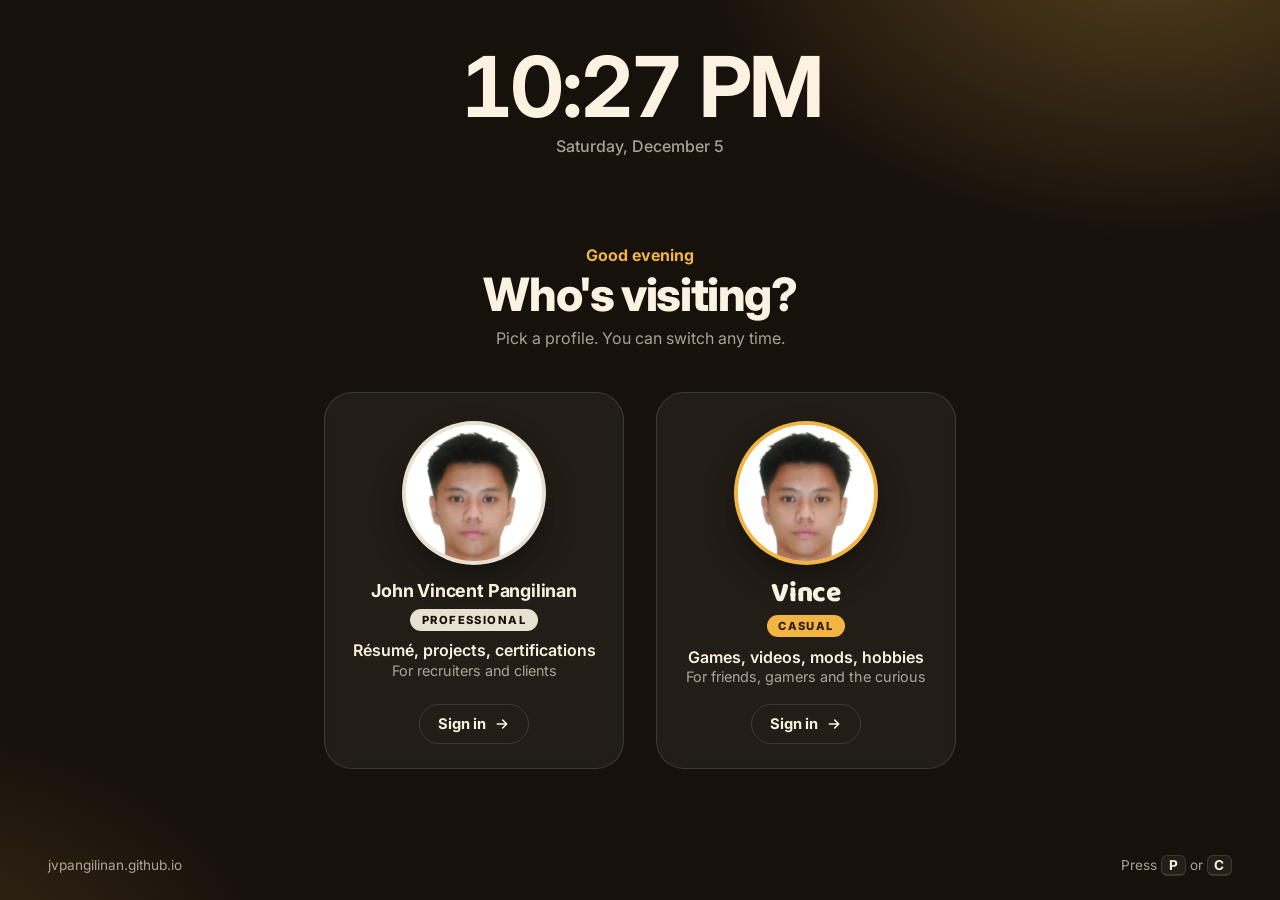
==== commit c490796e: "Use my own photo everywhere, only cropped The login avatars, both hero photos, the about-me avatar a" ====
--- a/index.html
+++ b/index.html
@@ -31,7 +31,7 @@
 <link href="https://fonts.googleapis.com/css2?family=Baloo+2:wght@800&family=Inter:wght@400;500;600;700;800&display=swap" rel="stylesheet">
 <link rel="prefetch" href="pro/">
 <link rel="prefetch" href="casual/">
-<link rel="stylesheet" href="login.css?v=1">
+<link rel="stylesheet" href="login.css?v=2">
 </head>
 <body>
 
@@ -48,7 +48,7 @@
 
     <div class="profiles">
       <a class="profile pro" href="pro/" data-mode="pro">
-        <span class="ava"><img src="img/avatar-pro.webp" alt="" width="160" height="160"></span>
+        <span class="ava"><img src="img/avatar.webp" alt="" width="160" height="160"></span>
         <span class="info">
           <span class="name">John Vincent Pangilinan</span>
           <span class="tag">Professional</span>
@@ -58,7 +58,7 @@
         </span>
       </a>
       <a class="profile casual" href="casual/" data-mode="casual">
-        <span class="ava"><img src="img/avatar-casual.webp" alt="" width="160" height="160"></span>
+        <span class="ava"><img src="img/avatar.webp" alt="" width="160" height="160"></span>
         <span class="info">
           <span class="name">Vince</span>
           <span class="tag">Casual</span>
@@ -77,7 +77,7 @@
 </main>
 
 <div class="welcome" id="welcome" hidden>
-  <img id="welcome-ava" src="img/avatar-pro.webp" alt="">
+  <img id="welcome-ava" src="img/avatar.webp" alt="">
   <p>Welcome<span class="dots" aria-hidden="true"><i></i><i></i><i></i></span></p>
 </div>
 
--- a/login.css
+++ b/login.css
@@ -33,8 +33,8 @@
 .profile:focus-visible{box-shadow:0 0 0 3px var(--gold),0 26px 60px rgba(0,0,0,.38)}
 .ava{width:136px;height:136px;border-radius:50%;overflow:hidden;margin-bottom:1.1rem;flex:none;
   box-shadow:0 0 0 4px rgba(251,242,225,.92),0 16px 34px rgba(0,0,0,.4);transition:transform .28s cubic-bezier(.2,.8,.2,1)}
-.pro .ava{background:#efe9df}
-.casual .ava{background:var(--gold);box-shadow:0 0 0 4px var(--gold),0 16px 34px rgba(0,0,0,.4)}
+.ava{background:#fff}
+.casual .ava{box-shadow:0 0 0 4px var(--gold),0 16px 34px rgba(0,0,0,.4)}
 .ava img{width:100%;height:100%;object-fit:cover;display:block}
 .profile:hover .ava,.profile:focus-visible .ava{transform:scale(1.05)}
 .info{flex:1;display:flex;flex-direction:column;align-items:center}
@@ -62,8 +62,8 @@
   background:#faf8f4;color:#1d1812;animation:fade .25s ease}
 .welcome.casual{background:var(--gold);color:var(--brown)}
 .welcome[hidden]{display:none}
-.welcome img{width:120px;height:120px;border-radius:50%;object-fit:cover;background:#efe9df;box-shadow:0 0 0 4px #fff,0 14px 30px rgba(0,0,0,.18);animation:rise .4s cubic-bezier(.2,.8,.2,1)}
-.welcome.casual img{background:var(--gold);box-shadow:0 0 0 4px var(--brown),0 14px 30px rgba(0,0,0,.18)}
+.welcome img{width:120px;height:120px;border-radius:50%;object-fit:cover;background:#fff;box-shadow:0 0 0 4px #fff,0 14px 30px rgba(0,0,0,.18);animation:rise .4s cubic-bezier(.2,.8,.2,1)}
+.welcome.casual img{box-shadow:0 0 0 4px var(--brown),0 14px 30px rgba(0,0,0,.18)}
 .welcome p{font-size:1.4rem;font-weight:700;letter-spacing:-.01em}
 .welcome.casual p{font-family:"Baloo 2",Inter,sans-serif;font-weight:800;font-size:1.7rem}
 .dots i{display:inline-block;width:6px;height:6px;margin-left:5px;border-radius:50%;background:currentColor;animation:blink 1s infinite}
